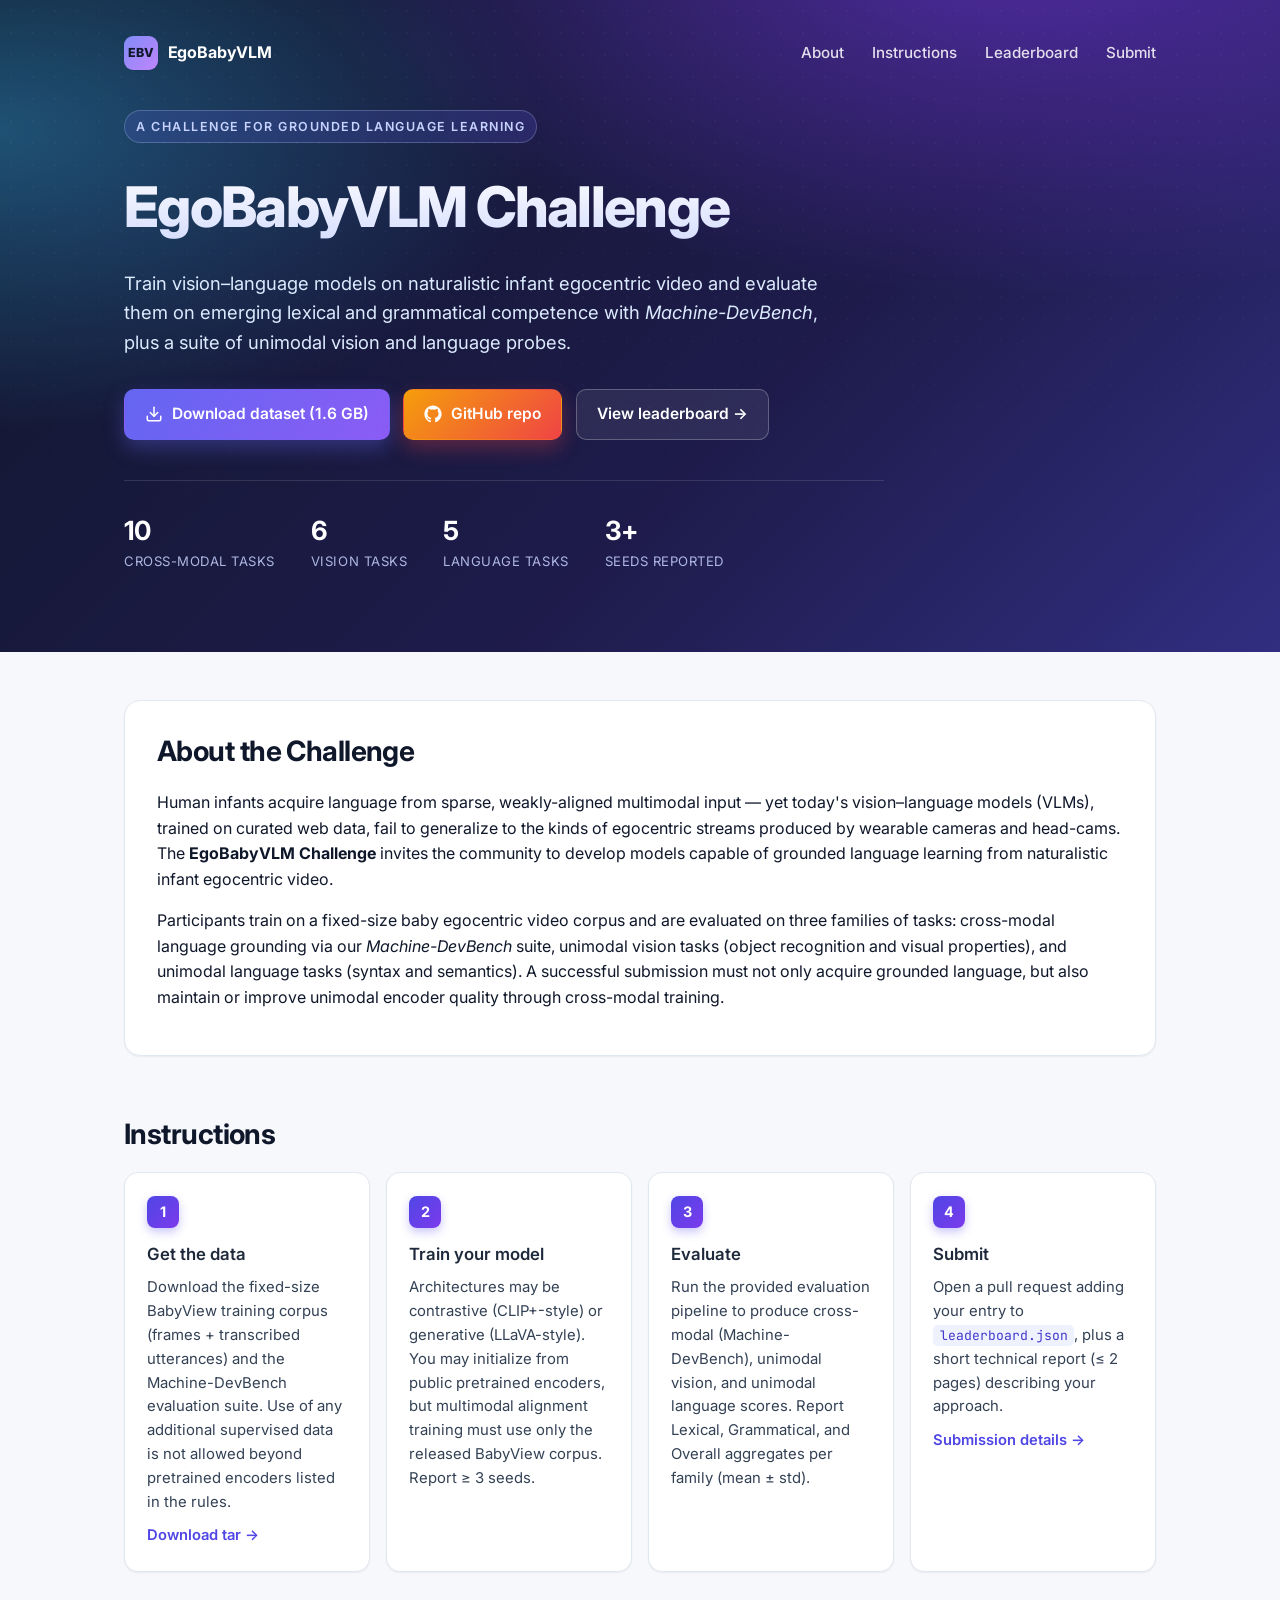
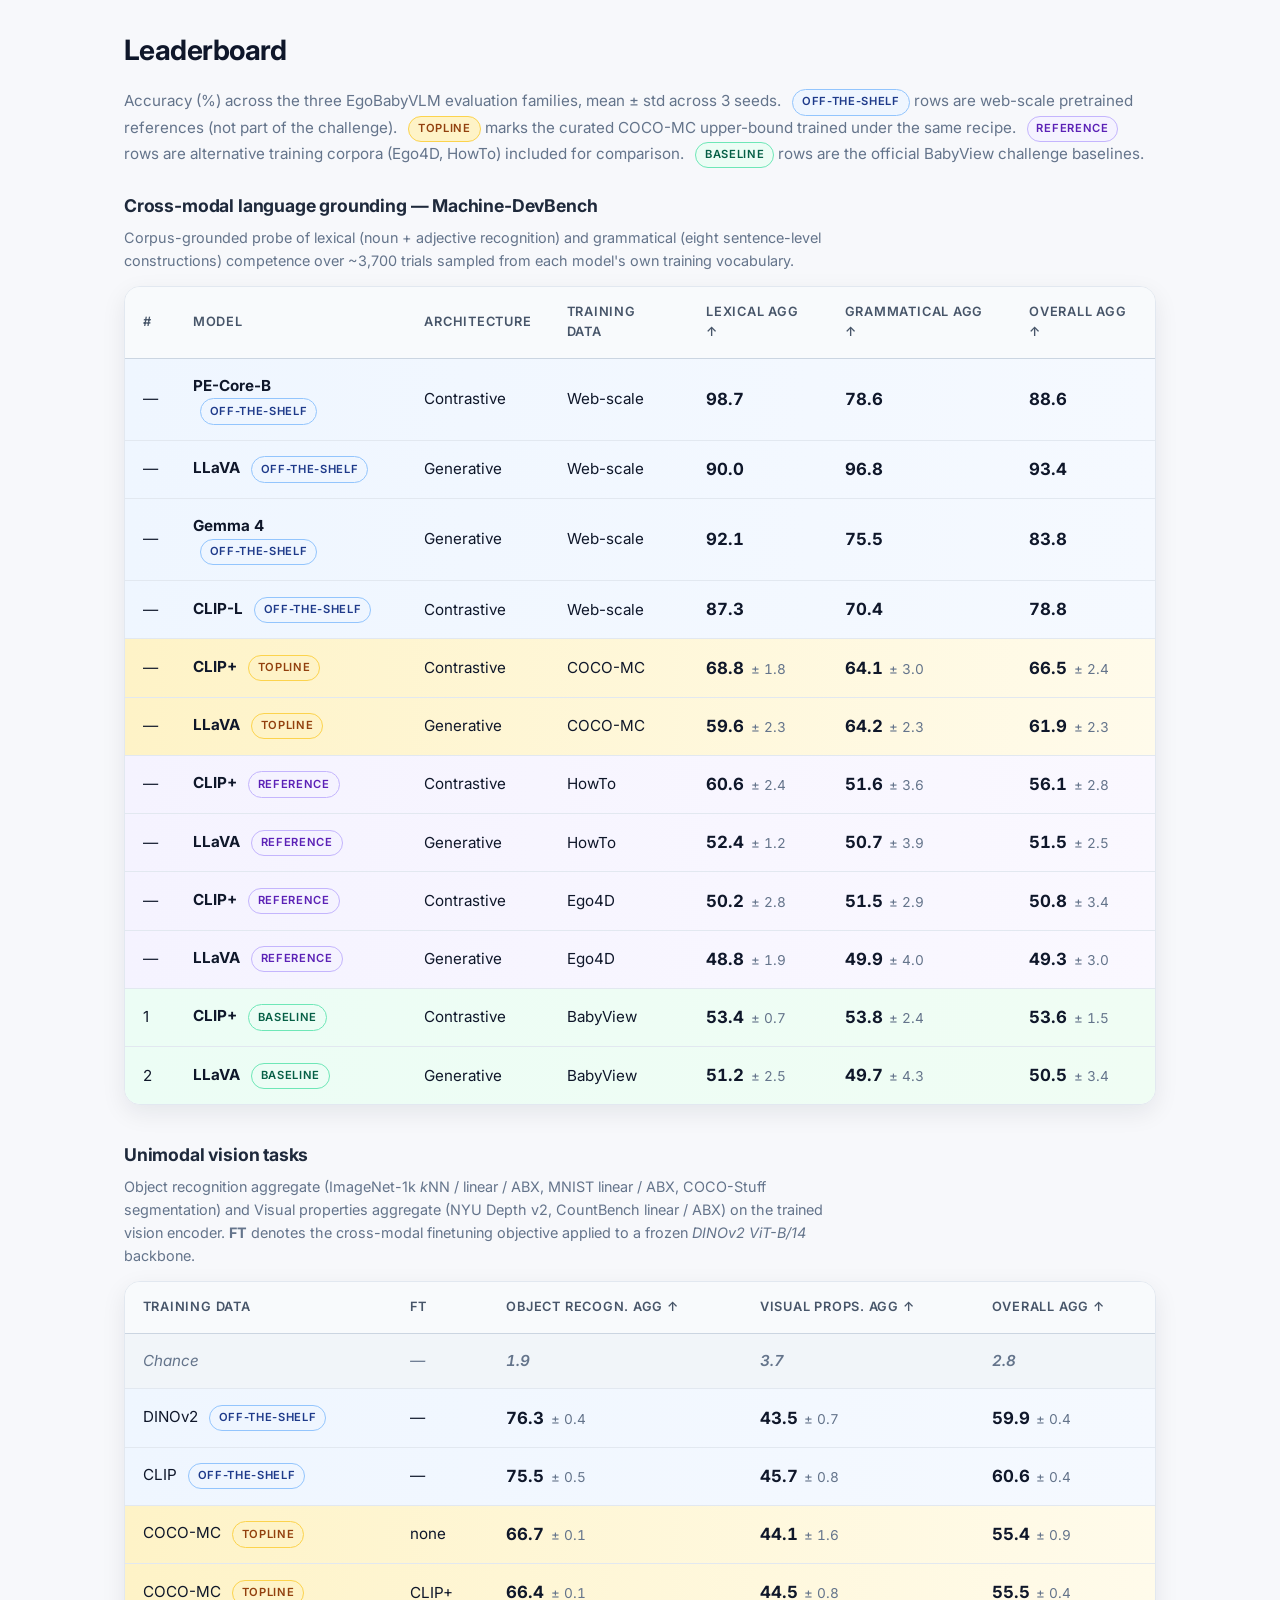
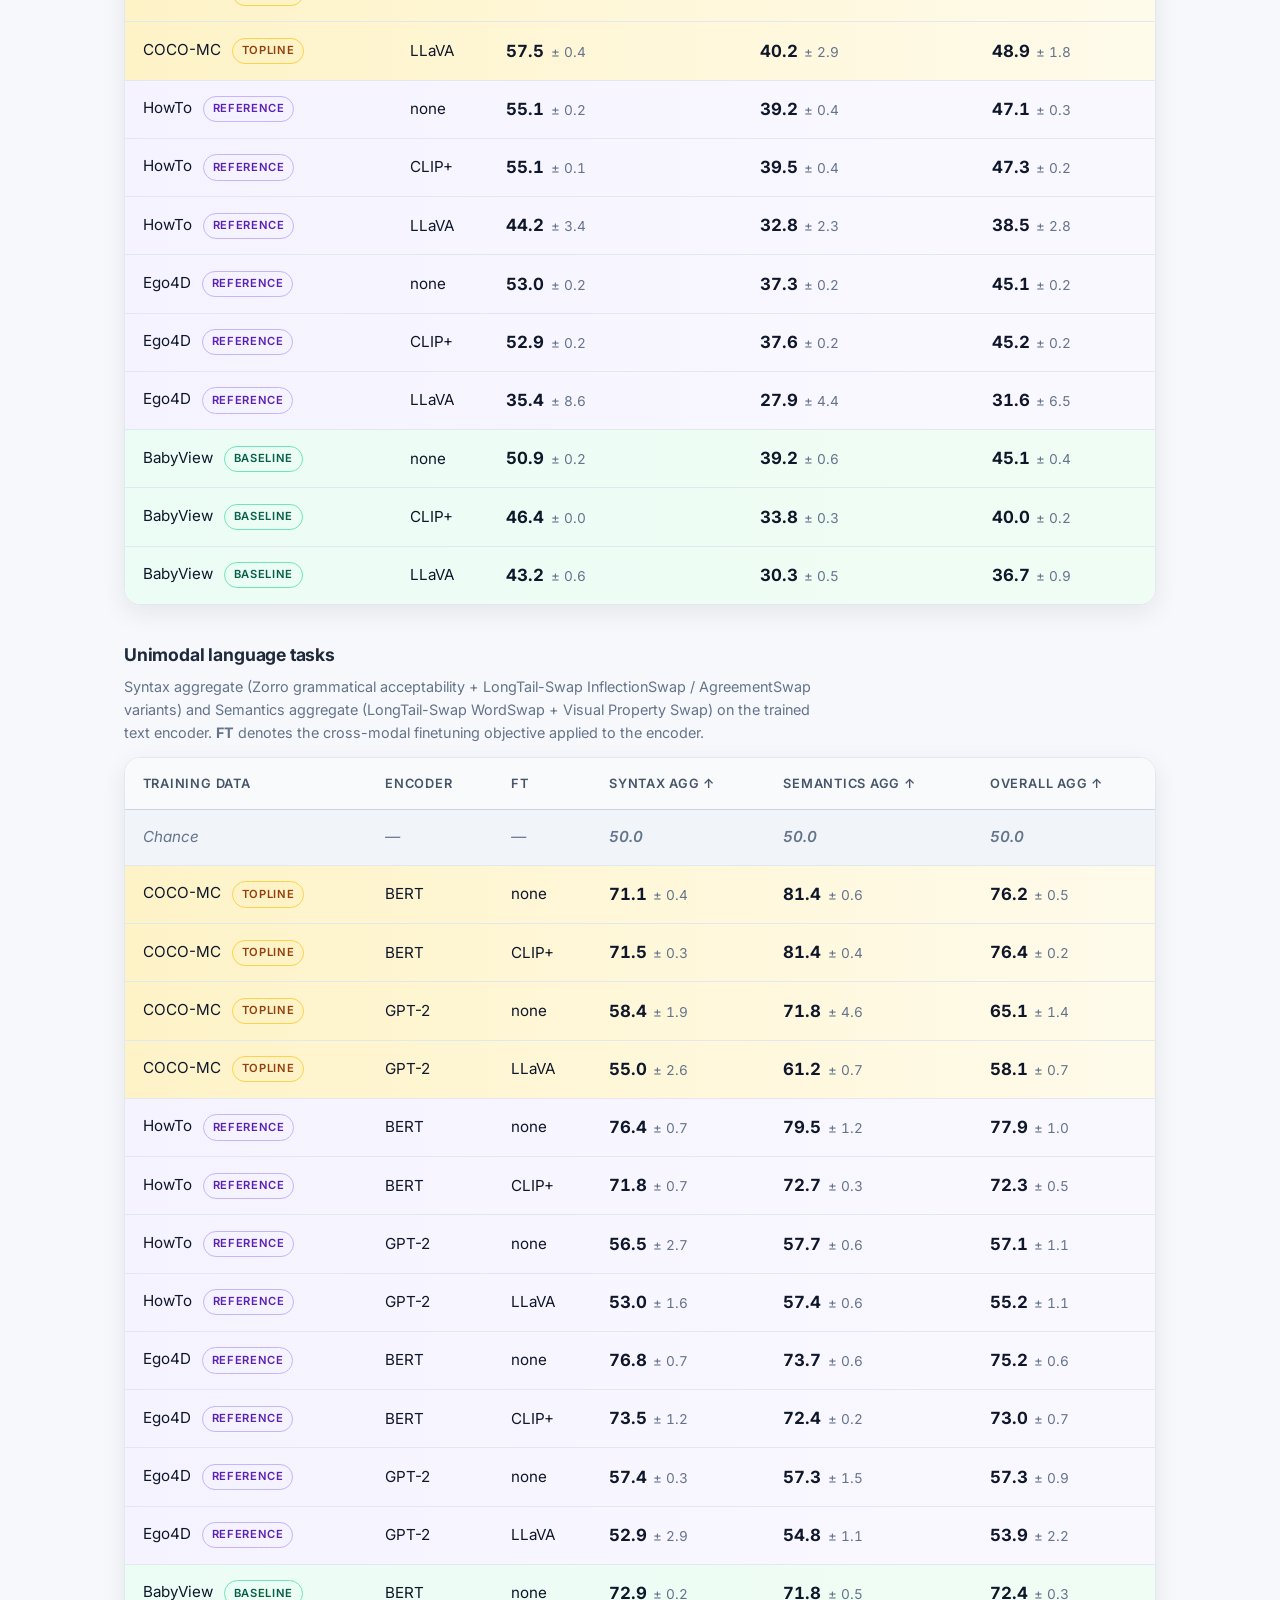
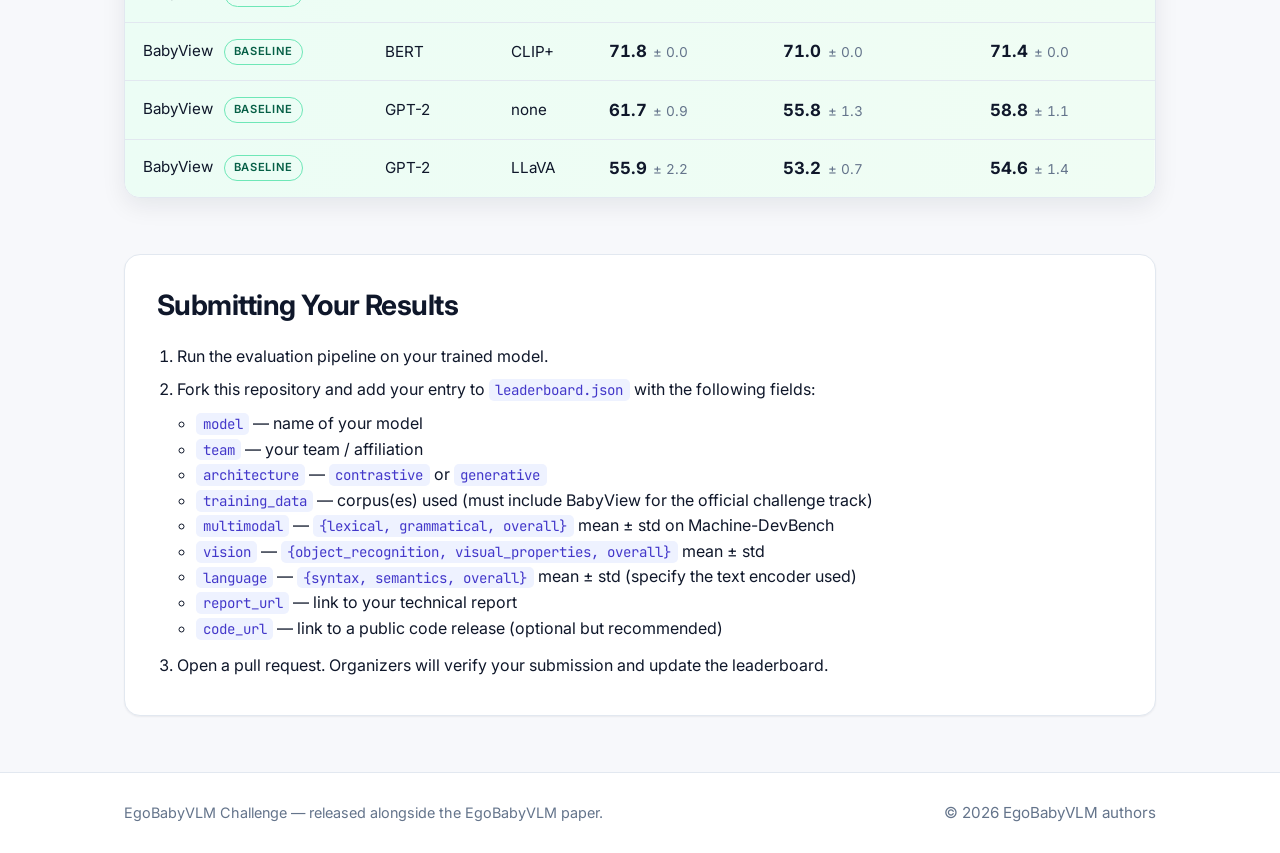
==== index.html @ c9aa9dd3 "Initial commit" ====
<!DOCTYPE html>
<html lang="en">
<head>
  <meta charset="UTF-8" />
  <meta name="viewport" content="width=device-width, initial-scale=1.0" />
  <title>EgoBabyVLM Challenge</title>
  <link rel="preconnect" href="https://fonts.googleapis.com" />
  <link rel="preconnect" href="https://fonts.gstatic.com" crossorigin />
  <link href="https://fonts.googleapis.com/css2?family=Inter:wght@400;500;600;700;800&family=JetBrains+Mono:wght@400;500&display=swap" rel="stylesheet" />
  <link rel="stylesheet" href="style.css" />
</head>
<body>
  <header class="hero">
    <div class="hero-bg" aria-hidden="true"></div>
    <div class="container hero-inner">
      <nav class="topnav">
        <span class="brand">
          <span class="brand-mark">EBV</span>
          <span class="brand-name">EgoBabyVLM</span>
        </span>
        <div class="topnav-links">
          <a href="#about">About</a>
          <a href="#instructions">Instructions</a>
          <a href="#leaderboard">Leaderboard</a>
          <a href="#submit">Submit</a>
        </div>
      </nav>

      <div class="hero-content">
        <span class="eyebrow">A challenge for grounded language learning</span>
        <h1>EgoBabyVLM Challenge</h1>
        <p class="tagline">
          Train vision–language models on naturalistic infant egocentric video
          and evaluate them on emerging lexical and grammatical competence with
          <em>Machine-DevBench</em>, plus a suite of unimodal vision and
          language probes.
        </p>
        <div class="cta">
          <a class="btn btn-primary" href="https://github.com/egobabyvlm/EgoBabyVLM.github.io/releases/download/v1.0-data/MachineDevBench.tar">
            <svg viewBox="0 0 24 24" fill="none" stroke="currentColor" stroke-width="2" stroke-linecap="round" stroke-linejoin="round" aria-hidden="true"><path d="M21 15v4a2 2 0 0 1-2 2H5a2 2 0 0 1-2-2v-4"/><polyline points="7 10 12 15 17 10"/><line x1="12" y1="15" x2="12" y2="3"/></svg>
            Download dataset (1.6 GB)
          </a>
          <a class="btn btn-github" href="#">
            <svg viewBox="0 0 24 24" fill="currentColor" aria-hidden="true"><path d="M12 .5C5.73.5.5 5.73.5 12c0 5.08 3.29 9.39 7.86 10.91.58.11.79-.25.79-.56 0-.28-.01-1.02-.02-2-3.2.7-3.88-1.54-3.88-1.54-.52-1.33-1.28-1.69-1.28-1.69-1.05-.72.08-.7.08-.7 1.16.08 1.77 1.19 1.77 1.19 1.03 1.77 2.7 1.26 3.36.96.1-.75.4-1.26.73-1.55-2.55-.29-5.24-1.28-5.24-5.69 0-1.26.45-2.29 1.18-3.1-.12-.29-.51-1.46.11-3.05 0 0 .97-.31 3.18 1.18a11.04 11.04 0 0 1 5.79 0c2.21-1.49 3.18-1.18 3.18-1.18.62 1.59.23 2.76.11 3.05.74.81 1.18 1.84 1.18 3.1 0 4.42-2.69 5.4-5.25 5.68.41.36.78 1.07.78 2.16 0 1.56-.01 2.82-.01 3.2 0 .31.21.68.8.56C20.21 21.39 23.5 17.08 23.5 12 23.5 5.73 18.27.5 12 .5z"/></svg>
            GitHub repo
          </a>
          <a class="btn btn-secondary" href="#leaderboard">View leaderboard →</a>
        </div>

        <div class="hero-stats">
          <div class="stat"><span class="stat-value">10</span><span class="stat-label">Cross-modal tasks</span></div>
          <div class="stat"><span class="stat-value">6</span><span class="stat-label">Vision tasks</span></div>
          <div class="stat"><span class="stat-value">5</span><span class="stat-label">Language tasks</span></div>
          <div class="stat"><span class="stat-value">3+</span><span class="stat-label">Seeds reported</span></div>
        </div>
      </div>
    </div>
  </header>

  <main class="container">

    <section id="about" class="card">
      <h2>About the Challenge</h2>
      <p>
        Human infants acquire language from sparse, weakly-aligned multimodal
        input — yet today's vision–language models (VLMs), trained on curated
        web data, fail to generalize to the kinds of egocentric streams
        produced by wearable cameras and head-cams. The
        <strong>EgoBabyVLM Challenge</strong> invites the community to develop
        models capable of grounded language learning from naturalistic infant
        egocentric video.
      </p>
      <p>
        Participants train on a fixed-size baby egocentric video corpus and
        are evaluated on three families of tasks: cross-modal language
        grounding via our <em>Machine-DevBench</em> suite, unimodal vision
        tasks (object recognition and visual properties), and unimodal
        language tasks (syntax and semantics). A successful submission must
        not only acquire grounded language, but also maintain or improve
        unimodal encoder quality through cross-modal training.
      </p>
    </section>

    <section id="instructions">
      <h2>Instructions</h2>
      <div class="steps">
        <div class="step">
          <div class="step-num">1</div>
          <h3>Get the data</h3>
          <p>
            Download the fixed-size BabyView training corpus (frames + transcribed
            utterances) and the Machine-DevBench evaluation suite. Use of any
            additional supervised data is not allowed beyond pretrained encoders
            listed in the rules.
          </p>
          <a class="link-arrow" href="https://github.com/egobabyvlm/EgoBabyVLM.github.io/releases/download/v1.0-data/MachineDevBench.tar">Download tar →</a>
        </div>
        <div class="step">
          <div class="step-num">2</div>
          <h3>Train your model</h3>
          <p>
            Architectures may be contrastive (CLIP+-style) or generative
            (LLaVA-style). You may initialize from public pretrained encoders, but
            multimodal alignment training must use only the released BabyView
            corpus. Report ≥ 3 seeds.
          </p>
        </div>
        <div class="step">
          <div class="step-num">3</div>
          <h3>Evaluate</h3>
          <p>
            Run the provided evaluation pipeline to produce cross-modal
            (Machine-DevBench), unimodal vision, and unimodal language scores.
            Report Lexical, Grammatical, and Overall aggregates per family
            (mean ± std).
          </p>
        </div>
        <div class="step">
          <div class="step-num">4</div>
          <h3>Submit</h3>
          <p>
            Open a pull request adding your entry to
            <code>leaderboard.json</code>, plus a short technical report (≤ 2
            pages) describing your approach.
          </p>
          <a class="link-arrow" href="#submit">Submission details →</a>
        </div>
      </div>
    </section>

    <section id="leaderboard">
      <div class="section-head">
        <h2>Leaderboard</h2>
        <p class="muted">
          Accuracy (%) across the three EgoBabyVLM evaluation families, mean ± std across 3 seeds.
          <span class="pill pill-offshelf">off-the-shelf</span> rows are web-scale pretrained
          references (not part of the challenge). <span class="pill pill-topline">topline</span>
          marks the curated COCO-MC upper-bound trained under the same recipe.
          <span class="pill pill-reference">reference</span> rows are alternative training corpora
          (Ego4D, HowTo) included for comparison. <span class="pill pill-baseline">baseline</span>
          rows are the official BabyView challenge baselines.
        </p>
      </div>

      <h3 class="table-title">Cross-modal language grounding — Machine-DevBench</h3>
      <p class="muted table-subtitle">
        Corpus-grounded probe of lexical (noun + adjective recognition) and
        grammatical (eight sentence-level constructions) competence over
        ~3,700 trials sampled from each model's own training vocabulary.
      </p>
      <div class="table-wrap">
        <table class="leaderboard">
          <thead>
            <tr>
              <th>#</th>
              <th>Model</th>
              <th>Architecture</th>
              <th>Training Data</th>
              <th>Lexical Agg ↑</th>
              <th>Grammatical Agg ↑</th>
              <th>Overall Agg ↑</th>
            </tr>
          </thead>
          <tbody>
            <tr class="offshelf">
              <td>—</td>
              <td><strong>PE-Core-B</strong> <span class="pill pill-offshelf">off-the-shelf</span></td>
              <td>Contrastive</td>
              <td>Web-scale</td>
              <td><span class="score">98.7</span></td>
              <td><span class="score">78.6</span></td>
              <td><span class="score">88.6</span></td>
            </tr>
            <tr class="offshelf">
              <td>—</td>
              <td><strong>LLaVA</strong> <span class="pill pill-offshelf">off-the-shelf</span></td>
              <td>Generative</td>
              <td>Web-scale</td>
              <td><span class="score">90.0</span></td>
              <td><span class="score">96.8</span></td>
              <td><span class="score">93.4</span></td>
            </tr>
            <tr class="offshelf">
              <td>—</td>
              <td><strong>Gemma 4</strong> <span class="pill pill-offshelf">off-the-shelf</span></td>
              <td>Generative</td>
              <td>Web-scale</td>
              <td><span class="score">92.1</span></td>
              <td><span class="score">75.5</span></td>
              <td><span class="score">83.8</span></td>
            </tr>
            <tr class="offshelf">
              <td>—</td>
              <td><strong>CLIP-L</strong> <span class="pill pill-offshelf">off-the-shelf</span></td>
              <td>Contrastive</td>
              <td>Web-scale</td>
              <td><span class="score">87.3</span></td>
              <td><span class="score">70.4</span></td>
              <td><span class="score">78.8</span></td>
            </tr>
            <tr class="topline">
              <td>—</td>
              <td><strong>CLIP+</strong> <span class="pill pill-topline">topline</span></td>
              <td>Contrastive</td>
              <td>COCO-MC</td>
              <td><span class="score">68.8</span> <span class="std">± 1.8</span></td>
              <td><span class="score">64.1</span> <span class="std">± 3.0</span></td>
              <td><span class="score">66.5</span> <span class="std">± 2.4</span></td>
            </tr>
            <tr class="topline">
              <td>—</td>
              <td><strong>LLaVA</strong> <span class="pill pill-topline">topline</span></td>
              <td>Generative</td>
              <td>COCO-MC</td>
              <td><span class="score">59.6</span> <span class="std">± 2.3</span></td>
              <td><span class="score">64.2</span> <span class="std">± 2.3</span></td>
              <td><span class="score">61.9</span> <span class="std">± 2.3</span></td>
            </tr>
            <tr class="reference">
              <td>—</td>
              <td><strong>CLIP+</strong> <span class="pill pill-reference">reference</span></td>
              <td>Contrastive</td>
              <td>HowTo</td>
              <td><span class="score">60.6</span> <span class="std">± 2.4</span></td>
              <td><span class="score">51.6</span> <span class="std">± 3.6</span></td>
              <td><span class="score">56.1</span> <span class="std">± 2.8</span></td>
            </tr>
            <tr class="reference">
              <td>—</td>
              <td><strong>LLaVA</strong> <span class="pill pill-reference">reference</span></td>
              <td>Generative</td>
              <td>HowTo</td>
              <td><span class="score">52.4</span> <span class="std">± 1.2</span></td>
              <td><span class="score">50.7</span> <span class="std">± 3.9</span></td>
              <td><span class="score">51.5</span> <span class="std">± 2.5</span></td>
            </tr>
            <tr class="reference">
              <td>—</td>
              <td><strong>CLIP+</strong> <span class="pill pill-reference">reference</span></td>
              <td>Contrastive</td>
              <td>Ego4D</td>
              <td><span class="score">50.2</span> <span class="std">± 2.8</span></td>
              <td><span class="score">51.5</span> <span class="std">± 2.9</span></td>
              <td><span class="score">50.8</span> <span class="std">± 3.4</span></td>
            </tr>
            <tr class="reference">
              <td>—</td>
              <td><strong>LLaVA</strong> <span class="pill pill-reference">reference</span></td>
              <td>Generative</td>
              <td>Ego4D</td>
              <td><span class="score">48.8</span> <span class="std">± 1.9</span></td>
              <td><span class="score">49.9</span> <span class="std">± 4.0</span></td>
              <td><span class="score">49.3</span> <span class="std">± 3.0</span></td>
            </tr>
            <tr class="baseline">
              <td>1</td>
              <td><strong>CLIP+</strong> <span class="pill pill-baseline">baseline</span></td>
              <td>Contrastive</td>
              <td>BabyView</td>
              <td><span class="score">53.4</span> <span class="std">± 0.7</span></td>
              <td><span class="score">53.8</span> <span class="std">± 2.4</span></td>
              <td><span class="score">53.6</span> <span class="std">± 1.5</span></td>
            </tr>
            <tr class="baseline">
              <td>2</td>
              <td><strong>LLaVA</strong> <span class="pill pill-baseline">baseline</span></td>
              <td>Generative</td>
              <td>BabyView</td>
              <td><span class="score">51.2</span> <span class="std">± 2.5</span></td>
              <td><span class="score">49.7</span> <span class="std">± 4.3</span></td>
              <td><span class="score">50.5</span> <span class="std">± 3.4</span></td>
            </tr>
          </tbody>
        </table>
      </div>

      <h3 class="table-title">Unimodal vision tasks</h3>
      <p class="muted table-subtitle">
        Object recognition aggregate (ImageNet-1k <em>k</em>NN / linear / ABX,
        MNIST linear / ABX, COCO-Stuff segmentation) and Visual properties
        aggregate (NYU Depth v2, CountBench linear / ABX) on the trained vision
        encoder. <strong>FT</strong> denotes the cross-modal finetuning
        objective applied to a frozen <em>DINOv2 ViT-B/14</em> backbone.
      </p>
      <div class="table-wrap">
        <table class="leaderboard">
          <thead>
            <tr>
              <th>Training Data</th>
              <th>FT</th>
              <th>Object recogn. Agg ↑</th>
              <th>Visual props. Agg ↑</th>
              <th>Overall Agg ↑</th>
            </tr>
          </thead>
          <tbody>
            <tr class="chance">
              <td>Chance</td>
              <td>—</td>
              <td><span class="score">1.9</span></td>
              <td><span class="score">3.7</span></td>
              <td><span class="score">2.8</span></td>
            </tr>
            <tr class="offshelf">
              <td>DINOv2 <span class="pill pill-offshelf">off-the-shelf</span></td>
              <td>—</td>
              <td><span class="score">76.3</span> <span class="std">± 0.4</span></td>
              <td><span class="score">43.5</span> <span class="std">± 0.7</span></td>
              <td><span class="score">59.9</span> <span class="std">± 0.4</span></td>
            </tr>
            <tr class="offshelf">
              <td>CLIP <span class="pill pill-offshelf">off-the-shelf</span></td>
              <td>—</td>
              <td><span class="score">75.5</span> <span class="std">± 0.5</span></td>
              <td><span class="score">45.7</span> <span class="std">± 0.8</span></td>
              <td><span class="score">60.6</span> <span class="std">± 0.4</span></td>
            </tr>
            <tr class="topline">
              <td>COCO-MC <span class="pill pill-topline">topline</span></td>
              <td>none</td>
              <td><span class="score">66.7</span> <span class="std">± 0.1</span></td>
              <td><span class="score">44.1</span> <span class="std">± 1.6</span></td>
              <td><span class="score">55.4</span> <span class="std">± 0.9</span></td>
            </tr>
            <tr class="topline">
              <td>COCO-MC <span class="pill pill-topline">topline</span></td>
              <td>CLIP+</td>
              <td><span class="score">66.4</span> <span class="std">± 0.1</span></td>
              <td><span class="score">44.5</span> <span class="std">± 0.8</span></td>
              <td><span class="score">55.5</span> <span class="std">± 0.4</span></td>
            </tr>
            <tr class="topline">
              <td>COCO-MC <span class="pill pill-topline">topline</span></td>
              <td>LLaVA</td>
              <td><span class="score">57.5</span> <span class="std">± 0.4</span></td>
              <td><span class="score">40.2</span> <span class="std">± 2.9</span></td>
              <td><span class="score">48.9</span> <span class="std">± 1.8</span></td>
            </tr>
            <tr class="reference">
              <td>HowTo <span class="pill pill-reference">reference</span></td>
              <td>none</td>
              <td><span class="score">55.1</span> <span class="std">± 0.2</span></td>
              <td><span class="score">39.2</span> <span class="std">± 0.4</span></td>
              <td><span class="score">47.1</span> <span class="std">± 0.3</span></td>
            </tr>
            <tr class="reference">
              <td>HowTo <span class="pill pill-reference">reference</span></td>
              <td>CLIP+</td>
              <td><span class="score">55.1</span> <span class="std">± 0.1</span></td>
              <td><span class="score">39.5</span> <span class="std">± 0.4</span></td>
              <td><span class="score">47.3</span> <span class="std">± 0.2</span></td>
            </tr>
            <tr class="reference">
              <td>HowTo <span class="pill pill-reference">reference</span></td>
              <td>LLaVA</td>
              <td><span class="score">44.2</span> <span class="std">± 3.4</span></td>
              <td><span class="score">32.8</span> <span class="std">± 2.3</span></td>
              <td><span class="score">38.5</span> <span class="std">± 2.8</span></td>
            </tr>
            <tr class="reference">
              <td>Ego4D <span class="pill pill-reference">reference</span></td>
              <td>none</td>
              <td><span class="score">53.0</span> <span class="std">± 0.2</span></td>
              <td><span class="score">37.3</span> <span class="std">± 0.2</span></td>
              <td><span class="score">45.1</span> <span class="std">± 0.2</span></td>
            </tr>
            <tr class="reference">
              <td>Ego4D <span class="pill pill-reference">reference</span></td>
              <td>CLIP+</td>
              <td><span class="score">52.9</span> <span class="std">± 0.2</span></td>
              <td><span class="score">37.6</span> <span class="std">± 0.2</span></td>
              <td><span class="score">45.2</span> <span class="std">± 0.2</span></td>
            </tr>
            <tr class="reference">
              <td>Ego4D <span class="pill pill-reference">reference</span></td>
              <td>LLaVA</td>
              <td><span class="score">35.4</span> <span class="std">± 8.6</span></td>
              <td><span class="score">27.9</span> <span class="std">± 4.4</span></td>
              <td><span class="score">31.6</span> <span class="std">± 6.5</span></td>
            </tr>
            <tr class="baseline">
              <td>BabyView <span class="pill pill-baseline">baseline</span></td>
              <td>none</td>
              <td><span class="score">50.9</span> <span class="std">± 0.2</span></td>
              <td><span class="score">39.2</span> <span class="std">± 0.6</span></td>
              <td><span class="score">45.1</span> <span class="std">± 0.4</span></td>
            </tr>
            <tr class="baseline">
              <td>BabyView <span class="pill pill-baseline">baseline</span></td>
              <td>CLIP+</td>
              <td><span class="score">46.4</span> <span class="std">± 0.0</span></td>
              <td><span class="score">33.8</span> <span class="std">± 0.3</span></td>
              <td><span class="score">40.0</span> <span class="std">± 0.2</span></td>
            </tr>
            <tr class="baseline">
              <td>BabyView <span class="pill pill-baseline">baseline</span></td>
              <td>LLaVA</td>
              <td><span class="score">43.2</span> <span class="std">± 0.6</span></td>
              <td><span class="score">30.3</span> <span class="std">± 0.5</span></td>
              <td><span class="score">36.7</span> <span class="std">± 0.9</span></td>
            </tr>
          </tbody>
        </table>
      </div>

      <h3 class="table-title">Unimodal language tasks</h3>
      <p class="muted table-subtitle">
        Syntax aggregate (Zorro grammatical acceptability + LongTail-Swap
        InflectionSwap / AgreementSwap variants) and Semantics aggregate
        (LongTail-Swap WordSwap + Visual Property Swap) on the trained text
        encoder. <strong>FT</strong> denotes the cross-modal finetuning
        objective applied to the encoder.
      </p>
      <div class="table-wrap">
        <table class="leaderboard">
          <thead>
            <tr>
              <th>Training Data</th>
              <th>Encoder</th>
              <th>FT</th>
              <th>Syntax Agg ↑</th>
              <th>Semantics Agg ↑</th>
              <th>Overall Agg ↑</th>
            </tr>
          </thead>
          <tbody>
            <tr class="chance">
              <td>Chance</td>
              <td>—</td>
              <td>—</td>
              <td><span class="score">50.0</span></td>
              <td><span class="score">50.0</span></td>
              <td><span class="score">50.0</span></td>
            </tr>
            <tr class="topline">
              <td>COCO-MC <span class="pill pill-topline">topline</span></td>
              <td>BERT</td>
              <td>none</td>
              <td><span class="score">71.1</span> <span class="std">± 0.4</span></td>
              <td><span class="score">81.4</span> <span class="std">± 0.6</span></td>
              <td><span class="score">76.2</span> <span class="std">± 0.5</span></td>
            </tr>
            <tr class="topline">
              <td>COCO-MC <span class="pill pill-topline">topline</span></td>
              <td>BERT</td>
              <td>CLIP+</td>
              <td><span class="score">71.5</span> <span class="std">± 0.3</span></td>
              <td><span class="score">81.4</span> <span class="std">± 0.4</span></td>
              <td><span class="score">76.4</span> <span class="std">± 0.2</span></td>
            </tr>
            <tr class="topline">
              <td>COCO-MC <span class="pill pill-topline">topline</span></td>
              <td>GPT-2</td>
              <td>none</td>
              <td><span class="score">58.4</span> <span class="std">± 1.9</span></td>
              <td><span class="score">71.8</span> <span class="std">± 4.6</span></td>
              <td><span class="score">65.1</span> <span class="std">± 1.4</span></td>
            </tr>
            <tr class="topline">
              <td>COCO-MC <span class="pill pill-topline">topline</span></td>
              <td>GPT-2</td>
              <td>LLaVA</td>
              <td><span class="score">55.0</span> <span class="std">± 2.6</span></td>
              <td><span class="score">61.2</span> <span class="std">± 0.7</span></td>
              <td><span class="score">58.1</span> <span class="std">± 0.7</span></td>
            </tr>
            <tr class="reference">
              <td>HowTo <span class="pill pill-reference">reference</span></td>
              <td>BERT</td>
              <td>none</td>
              <td><span class="score">76.4</span> <span class="std">± 0.7</span></td>
              <td><span class="score">79.5</span> <span class="std">± 1.2</span></td>
              <td><span class="score">77.9</span> <span class="std">± 1.0</span></td>
            </tr>
            <tr class="reference">
              <td>HowTo <span class="pill pill-reference">reference</span></td>
              <td>BERT</td>
              <td>CLIP+</td>
              <td><span class="score">71.8</span> <span class="std">± 0.7</span></td>
              <td><span class="score">72.7</span> <span class="std">± 0.3</span></td>
              <td><span class="score">72.3</span> <span class="std">± 0.5</span></td>
            </tr>
            <tr class="reference">
              <td>HowTo <span class="pill pill-reference">reference</span></td>
              <td>GPT-2</td>
              <td>none</td>
              <td><span class="score">56.5</span> <span class="std">± 2.7</span></td>
              <td><span class="score">57.7</span> <span class="std">± 0.6</span></td>
              <td><span class="score">57.1</span> <span class="std">± 1.1</span></td>
            </tr>
            <tr class="reference">
              <td>HowTo <span class="pill pill-reference">reference</span></td>
              <td>GPT-2</td>
              <td>LLaVA</td>
              <td><span class="score">53.0</span> <span class="std">± 1.6</span></td>
              <td><span class="score">57.4</span> <span class="std">± 0.6</span></td>
              <td><span class="score">55.2</span> <span class="std">± 1.1</span></td>
            </tr>
            <tr class="reference">
              <td>Ego4D <span class="pill pill-reference">reference</span></td>
              <td>BERT</td>
              <td>none</td>
              <td><span class="score">76.8</span> <span class="std">± 0.7</span></td>
              <td><span class="score">73.7</span> <span class="std">± 0.6</span></td>
              <td><span class="score">75.2</span> <span class="std">± 0.6</span></td>
            </tr>
            <tr class="reference">
              <td>Ego4D <span class="pill pill-reference">reference</span></td>
              <td>BERT</td>
              <td>CLIP+</td>
              <td><span class="score">73.5</span> <span class="std">± 1.2</span></td>
              <td><span class="score">72.4</span> <span class="std">± 0.2</span></td>
              <td><span class="score">73.0</span> <span class="std">± 0.7</span></td>
            </tr>
            <tr class="reference">
              <td>Ego4D <span class="pill pill-reference">reference</span></td>
              <td>GPT-2</td>
              <td>none</td>
              <td><span class="score">57.4</span> <span class="std">± 0.3</span></td>
              <td><span class="score">57.3</span> <span class="std">± 1.5</span></td>
              <td><span class="score">57.3</span> <span class="std">± 0.9</span></td>
            </tr>
            <tr class="reference">
              <td>Ego4D <span class="pill pill-reference">reference</span></td>
              <td>GPT-2</td>
              <td>LLaVA</td>
              <td><span class="score">52.9</span> <span class="std">± 2.9</span></td>
              <td><span class="score">54.8</span> <span class="std">± 1.1</span></td>
              <td><span class="score">53.9</span> <span class="std">± 2.2</span></td>
            </tr>
            <tr class="baseline">
              <td>BabyView <span class="pill pill-baseline">baseline</span></td>
              <td>BERT</td>
              <td>none</td>
              <td><span class="score">72.9</span> <span class="std">± 0.2</span></td>
              <td><span class="score">71.8</span> <span class="std">± 0.5</span></td>
              <td><span class="score">72.4</span> <span class="std">± 0.3</span></td>
            </tr>
            <tr class="baseline">
              <td>BabyView <span class="pill pill-baseline">baseline</span></td>
              <td>BERT</td>
              <td>CLIP+</td>
              <td><span class="score">71.8</span> <span class="std">± 0.0</span></td>
              <td><span class="score">71.0</span> <span class="std">± 0.0</span></td>
              <td><span class="score">71.4</span> <span class="std">± 0.0</span></td>
            </tr>
            <tr class="baseline">
              <td>BabyView <span class="pill pill-baseline">baseline</span></td>
              <td>GPT-2</td>
              <td>none</td>
              <td><span class="score">61.7</span> <span class="std">± 0.9</span></td>
              <td><span class="score">55.8</span> <span class="std">± 1.3</span></td>
              <td><span class="score">58.8</span> <span class="std">± 1.1</span></td>
            </tr>
            <tr class="baseline">
              <td>BabyView <span class="pill pill-baseline">baseline</span></td>
              <td>GPT-2</td>
              <td>LLaVA</td>
              <td><span class="score">55.9</span> <span class="std">± 2.2</span></td>
              <td><span class="score">53.2</span> <span class="std">± 0.7</span></td>
              <td><span class="score">54.6</span> <span class="std">± 1.4</span></td>
            </tr>
          </tbody>
        </table>
      </div>
    </section>

    <section id="submit" class="card">
      <h2>Submitting Your Results</h2>
      <ol>
        <li>Run the evaluation pipeline on your trained model.</li>
        <li>Fork this repository and add your entry to <code>leaderboard.json</code> with the following fields:
          <ul>
            <li><code>model</code> — name of your model</li>
            <li><code>team</code> — your team / affiliation</li>
            <li><code>architecture</code> — <code>contrastive</code> or <code>generative</code></li>
            <li><code>training_data</code> — corpus(es) used (must include BabyView for the official challenge track)</li>
            <li><code>multimodal</code> — <code>{lexical, grammatical, overall}</code> mean ± std on Machine-DevBench</li>
            <li><code>vision</code> — <code>{object_recognition, visual_properties, overall}</code> mean ± std</li>
            <li><code>language</code> — <code>{syntax, semantics, overall}</code> mean ± std (specify the text encoder used)</li>
            <li><code>report_url</code> — link to your technical report</li>
            <li><code>code_url</code> — link to a public code release (optional but recommended)</li>
          </ul>
        </li>
        <li>Open a pull request. Organizers will verify your submission and update the leaderboard.</li>
      </ol>
    </section>
  </main>

  <footer>
    <div class="container footer-inner">
      <p>EgoBabyVLM Challenge — released alongside the EgoBabyVLM paper.</p>
      <p class="muted">© 2026 EgoBabyVLM authors</p>
    </div>
  </footer>
</body>
</html>
---- style.css ----
:root {
  --bg: #f7f8fb;
  --surface: #ffffff;
  --fg: #0f172a;
  --muted: #64748b;
  --border: #e2e8f0;
  --border-strong: #cbd5e1;
  --accent: #4f46e5;
  --accent-2: #7c3aed;
  --accent-soft: #eef2ff;
  --topline-bg: #fef3c7;
  --topline-border: #fcd34d;
  --topline-text: #92400e;
  --baseline-bg: #ecfdf5;
  --baseline-border: #6ee7b7;
  --baseline-text: #065f46;
  --offshelf-bg: #eff6ff;
  --offshelf-border: #93c5fd;
  --offshelf-text: #1e3a8a;
  --reference-bg: #f5f3ff;
  --reference-border: #c4b5fd;
  --reference-text: #5b21b6;
  --chance-bg: #f1f5f9;
  --shadow-sm: 0 1px 2px rgba(15, 23, 42, 0.06);
  --shadow-md: 0 8px 24px rgba(15, 23, 42, 0.08);
  --shadow-lg: 0 24px 48px -12px rgba(15, 23, 42, 0.18);
}

* { box-sizing: border-box; }

html { scroll-behavior: smooth; }

body {
  margin: 0;
  font-family: "Inter", -apple-system, BlinkMacSystemFont, "Segoe UI", Roboto,
    Helvetica, Arial, sans-serif;
  color: var(--fg);
  background: var(--bg);
  line-height: 1.6;
  -webkit-font-smoothing: antialiased;
  -moz-osx-font-smoothing: grayscale;
}

.container {
  max-width: 1080px;
  margin: 0 auto;
  padding: 0 1.5rem;
}

/* ---------- Hero ---------- */
.hero {
  position: relative;
  color: #fff;
  padding: 2rem 0 5rem;
  margin-bottom: 3rem;
  overflow: hidden;
  isolation: isolate;
}

.hero-bg {
  position: absolute;
  inset: 0;
  background:
    radial-gradient(1200px 600px at 80% -10%, rgba(124, 58, 237, 0.55), transparent 60%),
    radial-gradient(900px 500px at 0% 20%, rgba(56, 189, 248, 0.35), transparent 60%),
    linear-gradient(135deg, #0f172a 0%, #1e1b4b 60%, #312e81 100%);
  z-index: -1;
}

.hero-bg::after {
  content: "";
  position: absolute;
  inset: 0;
  background-image:
    radial-gradient(rgba(255, 255, 255, 0.08) 1px, transparent 1px);
  background-size: 22px 22px;
  opacity: 0.4;
  mask-image: linear-gradient(to bottom, black 30%, transparent 100%);
}

.topnav {
  display: flex;
  justify-content: space-between;
  align-items: center;
  padding: 0.25rem 0 2.5rem;
}

.brand {
  display: inline-flex;
  align-items: center;
  gap: 0.6rem;
  font-weight: 700;
  letter-spacing: -0.01em;
}

.brand-mark {
  display: inline-grid;
  place-items: center;
  width: 34px;
  height: 34px;
  border-radius: 9px;
  background: linear-gradient(135deg, #818cf8, #c084fc);
  color: #0f172a;
  font-size: 0.78rem;
  font-weight: 800;
  letter-spacing: 0.02em;
  box-shadow: var(--shadow-sm);
}

.brand-name { font-size: 1rem; }

.topnav-links a {
  color: rgba(255, 255, 255, 0.85);
  text-decoration: none;
  margin-left: 1.5rem;
  font-weight: 500;
  font-size: 0.95rem;
  transition: color 0.15s ease;
}
.topnav-links a:hover { color: #fff; }

.hero-content { max-width: 760px; }

.eyebrow {
  display: inline-block;
  font-size: 0.78rem;
  font-weight: 600;
  letter-spacing: 0.12em;
  text-transform: uppercase;
  color: #c7d2fe;
  background: rgba(99, 102, 241, 0.18);
  border: 1px solid rgba(199, 210, 254, 0.25);
  padding: 0.35rem 0.7rem;
  border-radius: 999px;
  margin-bottom: 1.25rem;
}

.hero h1 {
  font-size: clamp(2.25rem, 4.5vw, 3.5rem);
  margin: 0 0 1rem;
  letter-spacing: -0.03em;
  font-weight: 800;
  background: linear-gradient(180deg, #ffffff 0%, #c7d2fe 120%);
  -webkit-background-clip: text;
  background-clip: text;
  color: transparent;
}

.tagline {
  font-size: 1.15rem;
  color: #dbeafe;
  margin: 0 0 2rem;
  max-width: 60ch;
}

.cta {
  display: flex;
  flex-wrap: wrap;
  gap: 0.85rem;
  align-items: center;
}

.btn {
  display: inline-flex;
  align-items: center;
  gap: 0.55rem;
  padding: 0.75rem 1.25rem;
  border-radius: 10px;
  font-weight: 600;
  font-size: 0.97rem;
  text-decoration: none;
  border: 1px solid transparent;
  transition: transform 0.12s ease, box-shadow 0.12s ease, background 0.15s ease;
}

.btn svg { width: 18px; height: 18px; }

.btn-primary {
  background: linear-gradient(135deg, #6366f1, #8b5cf6);
  color: #fff;
  box-shadow: 0 8px 20px rgba(99, 102, 241, 0.35);
}

.btn-primary:hover {
  transform: translateY(-1px);
  box-shadow: 0 12px 28px rgba(99, 102, 241, 0.45);
}

.btn-secondary {
  background: rgba(255, 255, 255, 0.08);
  color: #fff;
  border-color: rgba(255, 255, 255, 0.25);
}

.btn-secondary:hover {
  background: rgba(255, 255, 255, 0.16);
}

.btn-github {
  background: linear-gradient(135deg, #f59e0b, #ef4444);
  color: #fff;
  box-shadow: 0 8px 20px rgba(239, 68, 68, 0.32);
}

.btn-github:hover {
  transform: translateY(-1px);
  box-shadow: 0 12px 28px rgba(239, 68, 68, 0.42);
}

.hero-stats {
  display: flex;
  gap: 2.25rem;
  margin-top: 2.5rem;
  padding-top: 1.75rem;
  border-top: 1px solid rgba(255, 255, 255, 0.12);
}

.stat { display: flex; flex-direction: column; }
.stat-value {
  font-size: 1.65rem;
  font-weight: 700;
  color: #fff;
  letter-spacing: -0.02em;
}
.stat-label {
  font-size: 0.82rem;
  color: rgba(199, 210, 254, 0.85);
  letter-spacing: 0.04em;
  text-transform: uppercase;
}

/* ---------- Sections ---------- */
main { padding-bottom: 4rem; }

section { margin-bottom: 3.5rem; }

h2 {
  font-size: 1.75rem;
  font-weight: 700;
  letter-spacing: -0.02em;
  margin: 0 0 1rem;
}

h3 {
  font-size: 1.05rem;
  font-weight: 600;
  margin: 0 0 0.5rem;
  color: #1e293b;
}

p { margin: 0 0 1rem; }

.muted { color: var(--muted); font-size: 0.95rem; }

code {
  background: var(--accent-soft);
  color: #4338ca;
  padding: 0.12rem 0.4rem;
  border-radius: 5px;
  font-size: 0.88em;
  font-family: "JetBrains Mono", ui-monospace, SFMono-Regular, Menlo, monospace;
}

a { color: var(--accent); }

.card {
  background: var(--surface);
  border: 1px solid var(--border);
  border-radius: 16px;
  padding: 1.75rem 2rem;
  box-shadow: var(--shadow-sm);
}

.section-head { margin-bottom: 1.25rem; }

.link-arrow {
  display: inline-block;
  margin-top: 0.6rem;
  font-weight: 600;
  font-size: 0.92rem;
  text-decoration: none;
}
.link-arrow:hover { text-decoration: underline; }

/* ---------- Steps ---------- */
.steps {
  display: grid;
  grid-template-columns: repeat(auto-fit, minmax(220px, 1fr));
  gap: 1rem;
}

.step {
  background: var(--surface);
  border: 1px solid var(--border);
  border-radius: 14px;
  padding: 1.4rem 1.4rem 1.5rem;
  box-shadow: var(--shadow-sm);
  transition: transform 0.15s ease, box-shadow 0.15s ease, border-color 0.15s ease;
}

.step:hover {
  transform: translateY(-2px);
  box-shadow: var(--shadow-md);
  border-color: var(--border-strong);
}

.step-num {
  display: inline-grid;
  place-items: center;
  width: 32px;
  height: 32px;
  border-radius: 8px;
  background: linear-gradient(135deg, var(--accent), var(--accent-2));
  color: #fff;
  font-weight: 700;
  font-size: 0.9rem;
  margin-bottom: 0.85rem;
  box-shadow: 0 4px 10px rgba(79, 70, 229, 0.3);
}

.step p {
  font-size: 0.93rem;
  color: #334155;
  margin: 0;
}

/* ---------- Leaderboard ---------- */
.table-wrap {
  background: var(--surface);
  border: 1px solid var(--border);
  border-radius: 16px;
  box-shadow: var(--shadow-md);
  overflow: hidden;
}

table.leaderboard {
  width: 100%;
  border-collapse: collapse;
  font-size: 0.95rem;
}

table.leaderboard th,
table.leaderboard td {
  padding: 0.95rem 1.1rem;
  text-align: left;
  border-bottom: 1px solid var(--border);
  vertical-align: middle;
}

table.leaderboard tbody tr:last-child td { border-bottom: none; }

table.leaderboard thead th {
  background: #f8fafc;
  font-weight: 600;
  color: #475569;
  font-size: 0.8rem;
  letter-spacing: 0.06em;
  text-transform: uppercase;
  border-bottom: 1px solid var(--border-strong);
}

table.leaderboard tbody tr {
  transition: background 0.12s ease;
}

table.leaderboard tbody tr:hover { background: #f8fafc; }

tr.topline {
  background: linear-gradient(90deg, var(--topline-bg) 0%, #fffbeb 100%);
}
tr.topline:hover { background: #fde68a; }

tr.baseline {
  background: linear-gradient(90deg, var(--baseline-bg) 0%, #f0fdf4 100%);
}
tr.baseline:hover { background: #d1fae5; }

tr.offshelf {
  background: linear-gradient(90deg, var(--offshelf-bg) 0%, #f5f9ff 100%);
}
tr.offshelf:hover { background: #dbeafe; }

tr.reference {
  background: linear-gradient(90deg, var(--reference-bg) 0%, #faf8ff 100%);
}
tr.reference:hover { background: #ede9fe; }

tr.chance {
  background: var(--chance-bg);
  color: var(--muted);
  font-style: italic;
}
tr.chance .score { color: var(--muted); font-weight: 600; font-size: 0.95rem; }

.score {
  font-weight: 700;
  font-size: 1.05rem;
  color: #0f172a;
  font-variant-numeric: tabular-nums;
}

.std {
  color: var(--muted);
  font-size: 0.85rem;
  margin-left: 0.15rem;
  font-variant-numeric: tabular-nums;
}

.pill {
  display: inline-block;
  font-size: 0.7rem;
  font-weight: 600;
  letter-spacing: 0.06em;
  text-transform: uppercase;
  padding: 0.2rem 0.55rem;
  border-radius: 999px;
  margin-left: 0.45rem;
  vertical-align: middle;
  border: 1px solid;
}

.pill-topline {
  background: var(--topline-bg);
  color: var(--topline-text);
  border-color: var(--topline-border);
}

.pill-baseline {
  background: var(--baseline-bg);
  color: var(--baseline-text);
  border-color: var(--baseline-border);
}

.pill-offshelf {
  background: var(--offshelf-bg);
  color: var(--offshelf-text);
  border-color: var(--offshelf-border);
}

.pill-reference {
  background: var(--reference-bg);
  color: var(--reference-text);
  border-color: var(--reference-border);
}

/* ---------- Table titles ---------- */
.table-title {
  font-size: 1.1rem;
  font-weight: 700;
  color: #1e293b;
  margin: 2.25rem 0 0.35rem;
  letter-spacing: -0.01em;
}

#leaderboard .table-title:first-of-type { margin-top: 1.5rem; }

.table-subtitle {
  margin: 0 0 0.85rem;
  font-size: 0.9rem;
  max-width: 78ch;
}

/* ---------- Submit list ---------- */
#submit ol {
  padding-left: 1.25rem;
  margin: 0;
}
#submit ol > li { margin-bottom: 0.5rem; }
#submit ul {
  margin: 0.5rem 0 0.75rem;
  padding-left: 1.2rem;
}

/* ---------- Footer ---------- */
footer {
  border-top: 1px solid var(--border);
  padding: 1.75rem 0;
  background: var(--surface);
}

.footer-inner {
  display: flex;
  justify-content: space-between;
  flex-wrap: wrap;
  gap: 0.5rem;
}

footer p { margin: 0; font-size: 0.9rem; color: var(--muted); }

/* ---------- Responsive ---------- */
@media (max-width: 720px) {
  .topnav { padding-bottom: 1.75rem; }
  .topnav-links a { margin-left: 0.95rem; font-size: 0.88rem; }
  .brand-name { display: none; }

  .hero { padding: 1.5rem 0 4rem; }
  .hero-stats { gap: 1.5rem; }
  .stat-value { font-size: 1.35rem; }

  table.leaderboard { font-size: 0.85rem; }
  table.leaderboard th, table.leaderboard td { padding: 0.7rem 0.6rem; }
  .table-wrap { border-radius: 12px; overflow-x: auto; }

  .card { padding: 1.4rem 1.25rem; }
}
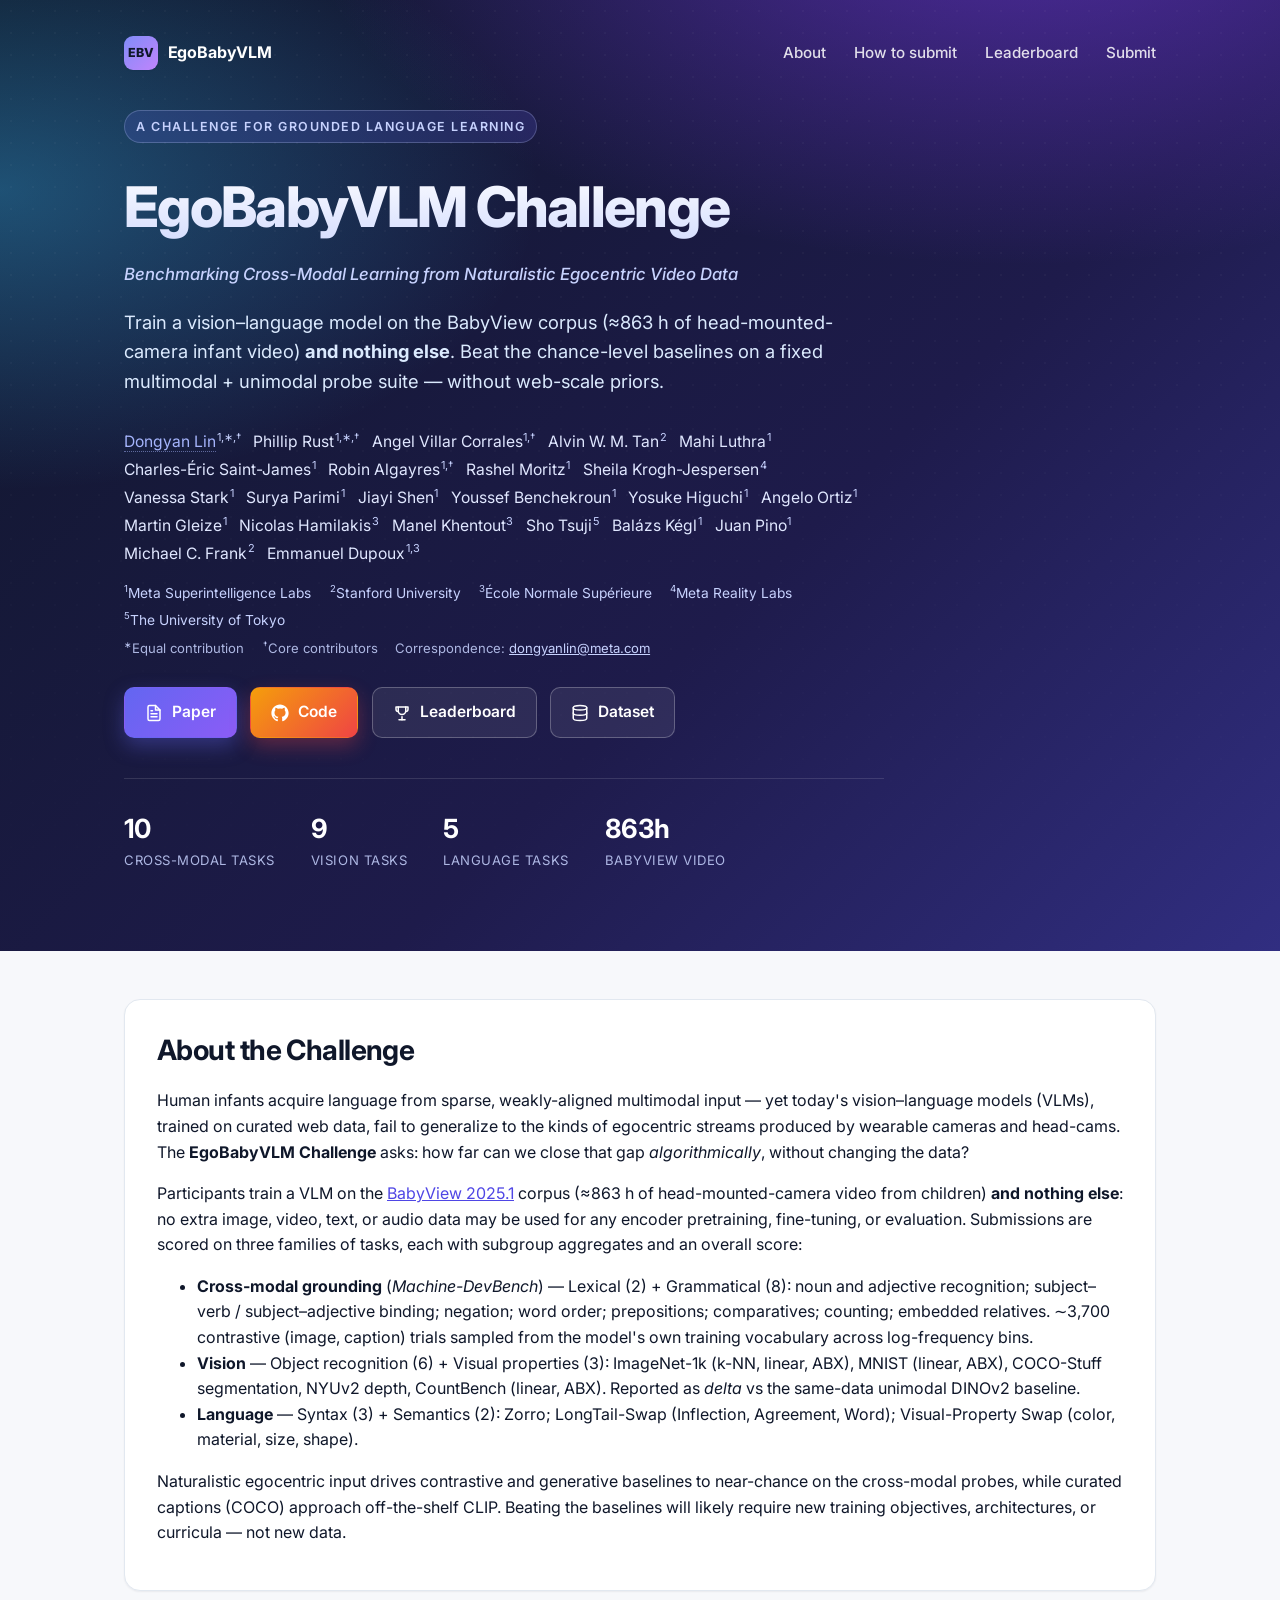
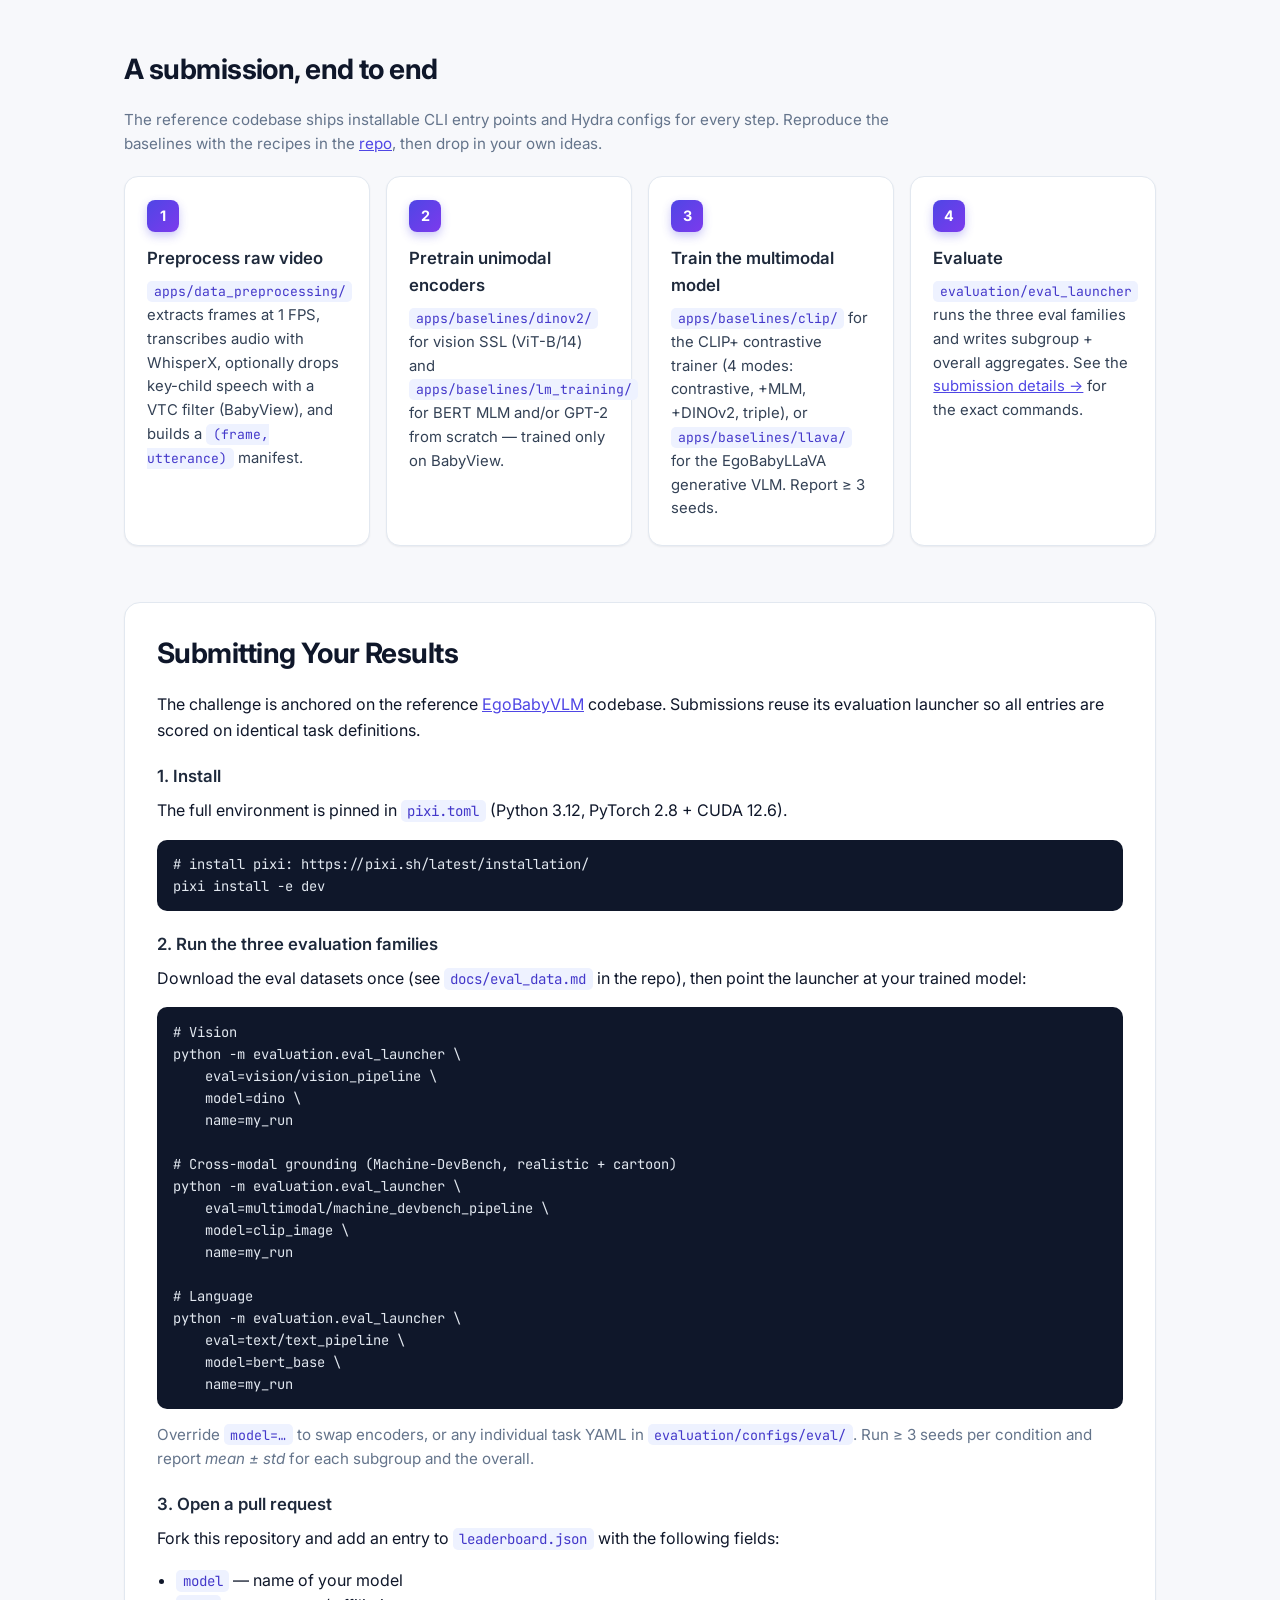
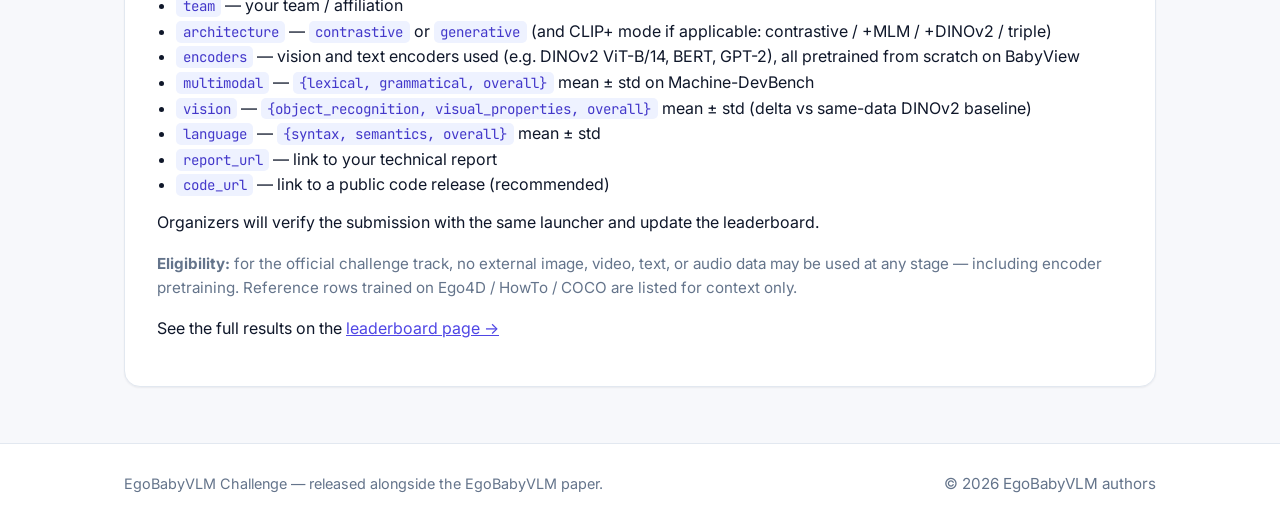
==== commit b2d48cd0: "Improved website" ====
--- a/index.html
+++ b/index.html
@@ -20,8 +20,8 @@
         </span>
         <div class="topnav-links">
           <a href="#about">About</a>
-          <a href="#instructions">Instructions</a>
-          <a href="#leaderboard">Leaderboard</a>
+          <a href="#instructions">How to submit</a>
+          <a href="leaderboard.html">Leaderboard</a>
           <a href="#submit">Submit</a>
         </div>
       </nav>
@@ -29,29 +29,76 @@
       <div class="hero-content">
         <span class="eyebrow">A challenge for grounded language learning</span>
         <h1>EgoBabyVLM Challenge</h1>
+        <p class="paper-subtitle">Benchmarking Cross-Modal Learning from Naturalistic Egocentric Video Data</p>
         <p class="tagline">
-          Train vision–language models on naturalistic infant egocentric video
-          and evaluate them on emerging lexical and grammatical competence with
-          <em>Machine-DevBench</em>, plus a suite of unimodal vision and
-          language probes.
+          Train a vision–language model on the BabyView corpus
+          (≈863 h of head-mounted-camera infant video) <strong>and nothing
+          else</strong>. Beat the chance-level baselines on a fixed
+          multimodal + unimodal probe suite — without web-scale priors.
         </p>
+
+        <div class="authors">
+          <span class="author"><a href="mailto:dongyanlin@meta.com">Dongyan Lin</a><sup>1,∗,†</sup></span>
+          <span class="author">Phillip Rust<sup>1,∗,†</sup></span>
+          <span class="author">Angel Villar Corrales<sup>1,†</sup></span>
+          <span class="author">Alvin W. M. Tan<sup>2</sup></span>
+          <span class="author">Mahi Luthra<sup>1</sup></span>
+          <span class="author">Charles-Éric Saint-James<sup>1</sup></span>
+          <span class="author">Robin Algayres<sup>1,†</sup></span>
+          <span class="author">Rashel Moritz<sup>1</sup></span>
+          <span class="author">Sheila Krogh-Jespersen<sup>4</sup></span>
+          <span class="author">Vanessa Stark<sup>1</sup></span>
+          <span class="author">Surya Parimi<sup>1</sup></span>
+          <span class="author">Jiayi Shen<sup>1</sup></span>
+          <span class="author">Youssef Benchekroun<sup>1</sup></span>
+          <span class="author">Yosuke Higuchi<sup>1</sup></span>
+          <span class="author">Angelo Ortiz<sup>1</sup></span>
+          <span class="author">Martin Gleize<sup>1</sup></span>
+          <span class="author">Nicolas Hamilakis<sup>3</sup></span>
+          <span class="author">Manel Khentout<sup>3</sup></span>
+          <span class="author">Sho Tsuji<sup>5</sup></span>
+          <span class="author">Balázs Kégl<sup>1</sup></span>
+          <span class="author">Juan Pino<sup>1</sup></span>
+          <span class="author">Michael C. Frank<sup>2</sup></span>
+          <span class="author">Emmanuel Dupoux<sup>1,3</sup></span>
+        </div>
+
+        <div class="affiliations">
+          <span><sup>1</sup>Meta Superintelligence Labs</span>
+          <span><sup>2</sup>Stanford University</span>
+          <span><sup>3</sup>École Normale Supérieure</span>
+          <span><sup>4</sup>Meta Reality Labs</span>
+          <span><sup>5</sup>The University of Tokyo</span>
+        </div>
+        <div class="contrib-notes">
+          <span><sup>∗</sup>Equal contribution</span>
+          <span><sup>†</sup>Core contributors</span>
+          <span>Correspondence: <a href="mailto:dongyanlin@meta.com">dongyanlin@meta.com</a></span>
+        </div>
         <div class="cta">
-          <a class="btn btn-primary" href="https://github.com/egobabyvlm/EgoBabyVLM.github.io/releases/download/v1.0-data/MachineDevBench.tar">
-            <svg viewBox="0 0 24 24" fill="none" stroke="currentColor" stroke-width="2" stroke-linecap="round" stroke-linejoin="round" aria-hidden="true"><path d="M21 15v4a2 2 0 0 1-2 2H5a2 2 0 0 1-2-2v-4"/><polyline points="7 10 12 15 17 10"/><line x1="12" y1="15" x2="12" y2="3"/></svg>
-            Download dataset (1.6 GB)
+          <a class="btn btn-primary" href="https://arxiv.org/abs/XXXX.XXXXX" target="_blank" rel="noopener noreferrer">
+            <svg viewBox="0 0 24 24" fill="none" stroke="currentColor" stroke-width="2" stroke-linecap="round" stroke-linejoin="round" aria-hidden="true"><path d="M14 2H6a2 2 0 0 0-2 2v16a2 2 0 0 0 2 2h12a2 2 0 0 0 2-2V8z"/><polyline points="14 2 14 8 20 8"/><line x1="16" y1="13" x2="8" y2="13"/><line x1="16" y1="17" x2="8" y2="17"/><polyline points="10 9 9 9 8 9"/></svg>
+            Paper
           </a>
-          <a class="btn btn-github" href="#">
+          <a class="btn btn-github" href="https://github.com/facebookresearch/egobabyvlm" target="_blank" rel="noopener noreferrer">
             <svg viewBox="0 0 24 24" fill="currentColor" aria-hidden="true"><path d="M12 .5C5.73.5.5 5.73.5 12c0 5.08 3.29 9.39 7.86 10.91.58.11.79-.25.79-.56 0-.28-.01-1.02-.02-2-3.2.7-3.88-1.54-3.88-1.54-.52-1.33-1.28-1.69-1.28-1.69-1.05-.72.08-.7.08-.7 1.16.08 1.77 1.19 1.77 1.19 1.03 1.77 2.7 1.26 3.36.96.1-.75.4-1.26.73-1.55-2.55-.29-5.24-1.28-5.24-5.69 0-1.26.45-2.29 1.18-3.1-.12-.29-.51-1.46.11-3.05 0 0 .97-.31 3.18 1.18a11.04 11.04 0 0 1 5.79 0c2.21-1.49 3.18-1.18 3.18-1.18.62 1.59.23 2.76.11 3.05.74.81 1.18 1.84 1.18 3.1 0 4.42-2.69 5.4-5.25 5.68.41.36.78 1.07.78 2.16 0 1.56-.01 2.82-.01 3.2 0 .31.21.68.8.56C20.21 21.39 23.5 17.08 23.5 12 23.5 5.73 18.27.5 12 .5z"/></svg>
-            GitHub repo
+            Code
           </a>
-          <a class="btn btn-secondary" href="#leaderboard">View leaderboard →</a>
+          <a class="btn btn-secondary" href="leaderboard.html">
+            <svg viewBox="0 0 24 24" fill="none" stroke="currentColor" stroke-width="2" stroke-linecap="round" stroke-linejoin="round" aria-hidden="true"><path d="M8 21h8"/><path d="M12 17v4"/><path d="M7 4h10v5a5 5 0 0 1-10 0V4z"/><path d="M17 4h3v3a3 3 0 0 1-3 3"/><path d="M7 4H4v3a3 3 0 0 0 3 3"/></svg>
+            Leaderboard
+          </a>
+          <a class="btn btn-secondary" href="https://databrary.org/volumes/1882" target="_blank" rel="noopener noreferrer">
+            <svg viewBox="0 0 24 24" fill="none" stroke="currentColor" stroke-width="2" stroke-linecap="round" stroke-linejoin="round" aria-hidden="true"><ellipse cx="12" cy="5" rx="9" ry="3"/><path d="M3 5v14c0 1.66 4 3 9 3s9-1.34 9-3V5"/><path d="M3 12c0 1.66 4 3 9 3s9-1.34 9-3"/></svg>
+            Dataset
+          </a>
         </div>
 
         <div class="hero-stats">
           <div class="stat"><span class="stat-value">10</span><span class="stat-label">Cross-modal tasks</span></div>
-          <div class="stat"><span class="stat-value">6</span><span class="stat-label">Vision tasks</span></div>
+          <div class="stat"><span class="stat-value">9</span><span class="stat-label">Vision tasks</span></div>
           <div class="stat"><span class="stat-value">5</span><span class="stat-label">Language tasks</span></div>
-          <div class="stat"><span class="stat-value">3+</span><span class="stat-label">Seeds reported</span></div>
+          <div class="stat"><span class="stat-value">863h</span><span class="stat-label">BabyView video</span></div>
         </div>
       </div>
     </div>
@@ -63,527 +110,183 @@
       <h2>About the Challenge</h2>
       <p>
         Human infants acquire language from sparse, weakly-aligned multimodal
-        input — yet today's vision–language models (VLMs), trained on curated
-        web data, fail to generalize to the kinds of egocentric streams
-        produced by wearable cameras and head-cams. The
-        <strong>EgoBabyVLM Challenge</strong> invites the community to develop
-        models capable of grounded language learning from naturalistic infant
-        egocentric video.
-      </p>
-      <p>
-        Participants train on a fixed-size baby egocentric video corpus and
-        are evaluated on three families of tasks: cross-modal language
-        grounding via our <em>Machine-DevBench</em> suite, unimodal vision
-        tasks (object recognition and visual properties), and unimodal
-        language tasks (syntax and semantics). A successful submission must
-        not only acquire grounded language, but also maintain or improve
-        unimodal encoder quality through cross-modal training.
+        input — yet today's vision–language models (VLMs), trained on
+        curated web data, fail to generalize to the kinds of egocentric
+        streams produced by wearable cameras and head-cams. The
+        <strong>EgoBabyVLM Challenge</strong> asks: how far can we close that
+        gap <em>algorithmically</em>, without changing the data?
+      </p>
+      <p>
+        Participants train a VLM on the
+        <a href="https://databrary.org/volumes/1882">BabyView 2025.1</a>
+        corpus (≈863 h of head-mounted-camera video from children) <strong>and
+        nothing else</strong>: no extra image, video, text, or audio data may
+        be used for any encoder pretraining, fine-tuning, or evaluation.
+        Submissions are scored on three families of tasks, each with subgroup
+        aggregates and an overall score:
+      </p>
+      <ul>
+        <li><strong>Cross-modal grounding</strong>
+          (<em>Machine-DevBench</em>) — Lexical (2) + Grammatical (8): noun
+          and adjective recognition; subject–verb / subject–adjective
+          binding; negation; word order; prepositions; comparatives;
+          counting; embedded relatives. ∼3,700 contrastive
+          (image,&nbsp;caption) trials sampled from the model's own training
+          vocabulary across log-frequency bins.</li>
+        <li><strong>Vision</strong> — Object recognition (6) + Visual
+          properties (3): ImageNet-1k (k-NN, linear, ABX), MNIST (linear,
+          ABX), COCO-Stuff segmentation, NYUv2 depth, CountBench (linear,
+          ABX). Reported as <em>delta</em> vs the same-data unimodal DINOv2
+          baseline.</li>
+        <li><strong>Language</strong> — Syntax (3) + Semantics (2): Zorro;
+          LongTail-Swap (Inflection, Agreement, Word); Visual-Property Swap
+          (color, material, size, shape).</li>
+      </ul>
+      <p>
+        Naturalistic egocentric input drives contrastive and generative
+        baselines to near-chance on the cross-modal probes, while curated
+        captions (COCO) approach off-the-shelf CLIP. Beating the baselines
+        will likely require new training objectives, architectures, or
+        curricula — not new data.
       </p>
     </section>
 
     <section id="instructions">
-      <h2>Instructions</h2>
+      <h2>A submission, end to end</h2>
+      <p class="muted" style="max-width: 78ch; margin-bottom: 1.25rem;">
+        The reference codebase ships installable CLI entry points and Hydra
+        configs for every step. Reproduce the baselines with the recipes in
+        the <a href="https://github.com/facebookresearch/egobabyvlm" target="_blank" rel="noopener noreferrer">repo</a>,
+        then drop in your own ideas.
+      </p>
       <div class="steps">
         <div class="step">
           <div class="step-num">1</div>
-          <h3>Get the data</h3>
+          <h3>Preprocess raw video</h3>
           <p>
-            Download the fixed-size BabyView training corpus (frames + transcribed
-            utterances) and the Machine-DevBench evaluation suite. Use of any
-            additional supervised data is not allowed beyond pretrained encoders
-            listed in the rules.
+            <code>apps/data_preprocessing/</code> extracts frames at 1 FPS,
+            transcribes audio with WhisperX, optionally drops key-child
+            speech with a VTC filter (BabyView), and builds a
+            <code>(frame, utterance)</code> manifest.
           </p>
-          <a class="link-arrow" href="https://github.com/egobabyvlm/EgoBabyVLM.github.io/releases/download/v1.0-data/MachineDevBench.tar">Download tar →</a>
         </div>
         <div class="step">
           <div class="step-num">2</div>
-          <h3>Train your model</h3>
+          <h3>Pretrain unimodal encoders</h3>
           <p>
-            Architectures may be contrastive (CLIP+-style) or generative
-            (LLaVA-style). You may initialize from public pretrained encoders, but
-            multimodal alignment training must use only the released BabyView
-            corpus. Report ≥ 3 seeds.
+            <code>apps/baselines/dinov2/</code> for vision SSL (ViT-B/14)
+            and <code>apps/baselines/lm_training/</code> for BERT MLM
+            and/or GPT-2 from scratch — trained only on BabyView.
           </p>
         </div>
         <div class="step">
           <div class="step-num">3</div>
+          <h3>Train the multimodal model</h3>
+          <p>
+            <code>apps/baselines/clip/</code> for the CLIP+ contrastive
+            trainer (4 modes: contrastive, +MLM, +DINOv2, triple), or
+            <code>apps/baselines/llava/</code> for the EgoBabyLLaVA
+            generative VLM. Report ≥ 3 seeds.
+          </p>
+        </div>
+        <div class="step">
+          <div class="step-num">4</div>
           <h3>Evaluate</h3>
           <p>
-            Run the provided evaluation pipeline to produce cross-modal
-            (Machine-DevBench), unimodal vision, and unimodal language scores.
-            Report Lexical, Grammatical, and Overall aggregates per family
-            (mean ± std).
+            <code>evaluation/eval_launcher</code> runs the three eval
+            families and writes subgroup + overall aggregates. See the
+            <a href="#submit">submission details →</a> for the exact
+            commands.
           </p>
-        </div>
-        <div class="step">
-          <div class="step-num">4</div>
-          <h3>Submit</h3>
-          <p>
-            Open a pull request adding your entry to
-            <code>leaderboard.json</code>, plus a short technical report (≤ 2
-            pages) describing your approach.
-          </p>
-          <a class="link-arrow" href="#submit">Submission details →</a>
         </div>
       </div>
     </section>
 
-    <section id="leaderboard">
-      <div class="section-head">
-        <h2>Leaderboard</h2>
-        <p class="muted">
-          Accuracy (%) across the three EgoBabyVLM evaluation families, mean ± std across 3 seeds.
-          <span class="pill pill-offshelf">off-the-shelf</span> rows are web-scale pretrained
-          references (not part of the challenge). <span class="pill pill-topline">topline</span>
-          marks the curated COCO-MC upper-bound trained under the same recipe.
-          <span class="pill pill-reference">reference</span> rows are alternative training corpora
-          (Ego4D, HowTo) included for comparison. <span class="pill pill-baseline">baseline</span>
-          rows are the official BabyView challenge baselines.
-        </p>
-      </div>
-
-      <h3 class="table-title">Cross-modal language grounding — Machine-DevBench</h3>
-      <p class="muted table-subtitle">
-        Corpus-grounded probe of lexical (noun + adjective recognition) and
-        grammatical (eight sentence-level constructions) competence over
-        ~3,700 trials sampled from each model's own training vocabulary.
-      </p>
-      <div class="table-wrap">
-        <table class="leaderboard">
-          <thead>
-            <tr>
-              <th>#</th>
-              <th>Model</th>
-              <th>Architecture</th>
-              <th>Training Data</th>
-              <th>Lexical Agg ↑</th>
-              <th>Grammatical Agg ↑</th>
-              <th>Overall Agg ↑</th>
-            </tr>
-          </thead>
-          <tbody>
-            <tr class="offshelf">
-              <td>—</td>
-              <td><strong>PE-Core-B</strong> <span class="pill pill-offshelf">off-the-shelf</span></td>
-              <td>Contrastive</td>
-              <td>Web-scale</td>
-              <td><span class="score">98.7</span></td>
-              <td><span class="score">78.6</span></td>
-              <td><span class="score">88.6</span></td>
-            </tr>
-            <tr class="offshelf">
-              <td>—</td>
-              <td><strong>LLaVA</strong> <span class="pill pill-offshelf">off-the-shelf</span></td>
-              <td>Generative</td>
-              <td>Web-scale</td>
-              <td><span class="score">90.0</span></td>
-              <td><span class="score">96.8</span></td>
-              <td><span class="score">93.4</span></td>
-            </tr>
-            <tr class="offshelf">
-              <td>—</td>
-              <td><strong>Gemma 4</strong> <span class="pill pill-offshelf">off-the-shelf</span></td>
-              <td>Generative</td>
-              <td>Web-scale</td>
-              <td><span class="score">92.1</span></td>
-              <td><span class="score">75.5</span></td>
-              <td><span class="score">83.8</span></td>
-            </tr>
-            <tr class="offshelf">
-              <td>—</td>
-              <td><strong>CLIP-L</strong> <span class="pill pill-offshelf">off-the-shelf</span></td>
-              <td>Contrastive</td>
-              <td>Web-scale</td>
-              <td><span class="score">87.3</span></td>
-              <td><span class="score">70.4</span></td>
-              <td><span class="score">78.8</span></td>
-            </tr>
-            <tr class="topline">
-              <td>—</td>
-              <td><strong>CLIP+</strong> <span class="pill pill-topline">topline</span></td>
-              <td>Contrastive</td>
-              <td>COCO-MC</td>
-              <td><span class="score">68.8</span> <span class="std">± 1.8</span></td>
-              <td><span class="score">64.1</span> <span class="std">± 3.0</span></td>
-              <td><span class="score">66.5</span> <span class="std">± 2.4</span></td>
-            </tr>
-            <tr class="topline">
-              <td>—</td>
-              <td><strong>LLaVA</strong> <span class="pill pill-topline">topline</span></td>
-              <td>Generative</td>
-              <td>COCO-MC</td>
-              <td><span class="score">59.6</span> <span class="std">± 2.3</span></td>
-              <td><span class="score">64.2</span> <span class="std">± 2.3</span></td>
-              <td><span class="score">61.9</span> <span class="std">± 2.3</span></td>
-            </tr>
-            <tr class="reference">
-              <td>—</td>
-              <td><strong>CLIP+</strong> <span class="pill pill-reference">reference</span></td>
-              <td>Contrastive</td>
-              <td>HowTo</td>
-              <td><span class="score">60.6</span> <span class="std">± 2.4</span></td>
-              <td><span class="score">51.6</span> <span class="std">± 3.6</span></td>
-              <td><span class="score">56.1</span> <span class="std">± 2.8</span></td>
-            </tr>
-            <tr class="reference">
-              <td>—</td>
-              <td><strong>LLaVA</strong> <span class="pill pill-reference">reference</span></td>
-              <td>Generative</td>
-              <td>HowTo</td>
-              <td><span class="score">52.4</span> <span class="std">± 1.2</span></td>
-              <td><span class="score">50.7</span> <span class="std">± 3.9</span></td>
-              <td><span class="score">51.5</span> <span class="std">± 2.5</span></td>
-            </tr>
-            <tr class="reference">
-              <td>—</td>
-              <td><strong>CLIP+</strong> <span class="pill pill-reference">reference</span></td>
-              <td>Contrastive</td>
-              <td>Ego4D</td>
-              <td><span class="score">50.2</span> <span class="std">± 2.8</span></td>
-              <td><span class="score">51.5</span> <span class="std">± 2.9</span></td>
-              <td><span class="score">50.8</span> <span class="std">± 3.4</span></td>
-            </tr>
-            <tr class="reference">
-              <td>—</td>
-              <td><strong>LLaVA</strong> <span class="pill pill-reference">reference</span></td>
-              <td>Generative</td>
-              <td>Ego4D</td>
-              <td><span class="score">48.8</span> <span class="std">± 1.9</span></td>
-              <td><span class="score">49.9</span> <span class="std">± 4.0</span></td>
-              <td><span class="score">49.3</span> <span class="std">± 3.0</span></td>
-            </tr>
-            <tr class="baseline">
-              <td>1</td>
-              <td><strong>CLIP+</strong> <span class="pill pill-baseline">baseline</span></td>
-              <td>Contrastive</td>
-              <td>BabyView</td>
-              <td><span class="score">53.4</span> <span class="std">± 0.7</span></td>
-              <td><span class="score">53.8</span> <span class="std">± 2.4</span></td>
-              <td><span class="score">53.6</span> <span class="std">± 1.5</span></td>
-            </tr>
-            <tr class="baseline">
-              <td>2</td>
-              <td><strong>LLaVA</strong> <span class="pill pill-baseline">baseline</span></td>
-              <td>Generative</td>
-              <td>BabyView</td>
-              <td><span class="score">51.2</span> <span class="std">± 2.5</span></td>
-              <td><span class="score">49.7</span> <span class="std">± 4.3</span></td>
-              <td><span class="score">50.5</span> <span class="std">± 3.4</span></td>
-            </tr>
-          </tbody>
-        </table>
-      </div>
-
-      <h3 class="table-title">Unimodal vision tasks</h3>
-      <p class="muted table-subtitle">
-        Object recognition aggregate (ImageNet-1k <em>k</em>NN / linear / ABX,
-        MNIST linear / ABX, COCO-Stuff segmentation) and Visual properties
-        aggregate (NYU Depth v2, CountBench linear / ABX) on the trained vision
-        encoder. <strong>FT</strong> denotes the cross-modal finetuning
-        objective applied to a frozen <em>DINOv2 ViT-B/14</em> backbone.
-      </p>
-      <div class="table-wrap">
-        <table class="leaderboard">
-          <thead>
-            <tr>
-              <th>Training Data</th>
-              <th>FT</th>
-              <th>Object recogn. Agg ↑</th>
-              <th>Visual props. Agg ↑</th>
-              <th>Overall Agg ↑</th>
-            </tr>
-          </thead>
-          <tbody>
-            <tr class="chance">
-              <td>Chance</td>
-              <td>—</td>
-              <td><span class="score">1.9</span></td>
-              <td><span class="score">3.7</span></td>
-              <td><span class="score">2.8</span></td>
-            </tr>
-            <tr class="offshelf">
-              <td>DINOv2 <span class="pill pill-offshelf">off-the-shelf</span></td>
-              <td>—</td>
-              <td><span class="score">76.3</span> <span class="std">± 0.4</span></td>
-              <td><span class="score">43.5</span> <span class="std">± 0.7</span></td>
-              <td><span class="score">59.9</span> <span class="std">± 0.4</span></td>
-            </tr>
-            <tr class="offshelf">
-              <td>CLIP <span class="pill pill-offshelf">off-the-shelf</span></td>
-              <td>—</td>
-              <td><span class="score">75.5</span> <span class="std">± 0.5</span></td>
-              <td><span class="score">45.7</span> <span class="std">± 0.8</span></td>
-              <td><span class="score">60.6</span> <span class="std">± 0.4</span></td>
-            </tr>
-            <tr class="topline">
-              <td>COCO-MC <span class="pill pill-topline">topline</span></td>
-              <td>none</td>
-              <td><span class="score">66.7</span> <span class="std">± 0.1</span></td>
-              <td><span class="score">44.1</span> <span class="std">± 1.6</span></td>
-              <td><span class="score">55.4</span> <span class="std">± 0.9</span></td>
-            </tr>
-            <tr class="topline">
-              <td>COCO-MC <span class="pill pill-topline">topline</span></td>
-              <td>CLIP+</td>
-              <td><span class="score">66.4</span> <span class="std">± 0.1</span></td>
-              <td><span class="score">44.5</span> <span class="std">± 0.8</span></td>
-              <td><span class="score">55.5</span> <span class="std">± 0.4</span></td>
-            </tr>
-            <tr class="topline">
-              <td>COCO-MC <span class="pill pill-topline">topline</span></td>
-              <td>LLaVA</td>
-              <td><span class="score">57.5</span> <span class="std">± 0.4</span></td>
-              <td><span class="score">40.2</span> <span class="std">± 2.9</span></td>
-              <td><span class="score">48.9</span> <span class="std">± 1.8</span></td>
-            </tr>
-            <tr class="reference">
-              <td>HowTo <span class="pill pill-reference">reference</span></td>
-              <td>none</td>
-              <td><span class="score">55.1</span> <span class="std">± 0.2</span></td>
-              <td><span class="score">39.2</span> <span class="std">± 0.4</span></td>
-              <td><span class="score">47.1</span> <span class="std">± 0.3</span></td>
-            </tr>
-            <tr class="reference">
-              <td>HowTo <span class="pill pill-reference">reference</span></td>
-              <td>CLIP+</td>
-              <td><span class="score">55.1</span> <span class="std">± 0.1</span></td>
-              <td><span class="score">39.5</span> <span class="std">± 0.4</span></td>
-              <td><span class="score">47.3</span> <span class="std">± 0.2</span></td>
-            </tr>
-            <tr class="reference">
-              <td>HowTo <span class="pill pill-reference">reference</span></td>
-              <td>LLaVA</td>
-              <td><span class="score">44.2</span> <span class="std">± 3.4</span></td>
-              <td><span class="score">32.8</span> <span class="std">± 2.3</span></td>
-              <td><span class="score">38.5</span> <span class="std">± 2.8</span></td>
-            </tr>
-            <tr class="reference">
-              <td>Ego4D <span class="pill pill-reference">reference</span></td>
-              <td>none</td>
-              <td><span class="score">53.0</span> <span class="std">± 0.2</span></td>
-              <td><span class="score">37.3</span> <span class="std">± 0.2</span></td>
-              <td><span class="score">45.1</span> <span class="std">± 0.2</span></td>
-            </tr>
-            <tr class="reference">
-              <td>Ego4D <span class="pill pill-reference">reference</span></td>
-              <td>CLIP+</td>
-              <td><span class="score">52.9</span> <span class="std">± 0.2</span></td>
-              <td><span class="score">37.6</span> <span class="std">± 0.2</span></td>
-              <td><span class="score">45.2</span> <span class="std">± 0.2</span></td>
-            </tr>
-            <tr class="reference">
-              <td>Ego4D <span class="pill pill-reference">reference</span></td>
-              <td>LLaVA</td>
-              <td><span class="score">35.4</span> <span class="std">± 8.6</span></td>
-              <td><span class="score">27.9</span> <span class="std">± 4.4</span></td>
-              <td><span class="score">31.6</span> <span class="std">± 6.5</span></td>
-            </tr>
-            <tr class="baseline">
-              <td>BabyView <span class="pill pill-baseline">baseline</span></td>
-              <td>none</td>
-              <td><span class="score">50.9</span> <span class="std">± 0.2</span></td>
-              <td><span class="score">39.2</span> <span class="std">± 0.6</span></td>
-              <td><span class="score">45.1</span> <span class="std">± 0.4</span></td>
-            </tr>
-            <tr class="baseline">
-              <td>BabyView <span class="pill pill-baseline">baseline</span></td>
-              <td>CLIP+</td>
-              <td><span class="score">46.4</span> <span class="std">± 0.0</span></td>
-              <td><span class="score">33.8</span> <span class="std">± 0.3</span></td>
-              <td><span class="score">40.0</span> <span class="std">± 0.2</span></td>
-            </tr>
-            <tr class="baseline">
-              <td>BabyView <span class="pill pill-baseline">baseline</span></td>
-              <td>LLaVA</td>
-              <td><span class="score">43.2</span> <span class="std">± 0.6</span></td>
-              <td><span class="score">30.3</span> <span class="std">± 0.5</span></td>
-              <td><span class="score">36.7</span> <span class="std">± 0.9</span></td>
-            </tr>
-          </tbody>
-        </table>
-      </div>
-
-      <h3 class="table-title">Unimodal language tasks</h3>
-      <p class="muted table-subtitle">
-        Syntax aggregate (Zorro grammatical acceptability + LongTail-Swap
-        InflectionSwap / AgreementSwap variants) and Semantics aggregate
-        (LongTail-Swap WordSwap + Visual Property Swap) on the trained text
-        encoder. <strong>FT</strong> denotes the cross-modal finetuning
-        objective applied to the encoder.
-      </p>
-      <div class="table-wrap">
-        <table class="leaderboard">
-          <thead>
-            <tr>
-              <th>Training Data</th>
-              <th>Encoder</th>
-              <th>FT</th>
-              <th>Syntax Agg ↑</th>
-              <th>Semantics Agg ↑</th>
-              <th>Overall Agg ↑</th>
-            </tr>
-          </thead>
-          <tbody>
-            <tr class="chance">
-              <td>Chance</td>
-              <td>—</td>
-              <td>—</td>
-              <td><span class="score">50.0</span></td>
-              <td><span class="score">50.0</span></td>
-              <td><span class="score">50.0</span></td>
-            </tr>
-            <tr class="topline">
-              <td>COCO-MC <span class="pill pill-topline">topline</span></td>
-              <td>BERT</td>
-              <td>none</td>
-              <td><span class="score">71.1</span> <span class="std">± 0.4</span></td>
-              <td><span class="score">81.4</span> <span class="std">± 0.6</span></td>
-              <td><span class="score">76.2</span> <span class="std">± 0.5</span></td>
-            </tr>
-            <tr class="topline">
-              <td>COCO-MC <span class="pill pill-topline">topline</span></td>
-              <td>BERT</td>
-              <td>CLIP+</td>
-              <td><span class="score">71.5</span> <span class="std">± 0.3</span></td>
-              <td><span class="score">81.4</span> <span class="std">± 0.4</span></td>
-              <td><span class="score">76.4</span> <span class="std">± 0.2</span></td>
-            </tr>
-            <tr class="topline">
-              <td>COCO-MC <span class="pill pill-topline">topline</span></td>
-              <td>GPT-2</td>
-              <td>none</td>
-              <td><span class="score">58.4</span> <span class="std">± 1.9</span></td>
-              <td><span class="score">71.8</span> <span class="std">± 4.6</span></td>
-              <td><span class="score">65.1</span> <span class="std">± 1.4</span></td>
-            </tr>
-            <tr class="topline">
-              <td>COCO-MC <span class="pill pill-topline">topline</span></td>
-              <td>GPT-2</td>
-              <td>LLaVA</td>
-              <td><span class="score">55.0</span> <span class="std">± 2.6</span></td>
-              <td><span class="score">61.2</span> <span class="std">± 0.7</span></td>
-              <td><span class="score">58.1</span> <span class="std">± 0.7</span></td>
-            </tr>
-            <tr class="reference">
-              <td>HowTo <span class="pill pill-reference">reference</span></td>
-              <td>BERT</td>
-              <td>none</td>
-              <td><span class="score">76.4</span> <span class="std">± 0.7</span></td>
-              <td><span class="score">79.5</span> <span class="std">± 1.2</span></td>
-              <td><span class="score">77.9</span> <span class="std">± 1.0</span></td>
-            </tr>
-            <tr class="reference">
-              <td>HowTo <span class="pill pill-reference">reference</span></td>
-              <td>BERT</td>
-              <td>CLIP+</td>
-              <td><span class="score">71.8</span> <span class="std">± 0.7</span></td>
-              <td><span class="score">72.7</span> <span class="std">± 0.3</span></td>
-              <td><span class="score">72.3</span> <span class="std">± 0.5</span></td>
-            </tr>
-            <tr class="reference">
-              <td>HowTo <span class="pill pill-reference">reference</span></td>
-              <td>GPT-2</td>
-              <td>none</td>
-              <td><span class="score">56.5</span> <span class="std">± 2.7</span></td>
-              <td><span class="score">57.7</span> <span class="std">± 0.6</span></td>
-              <td><span class="score">57.1</span> <span class="std">± 1.1</span></td>
-            </tr>
-            <tr class="reference">
-              <td>HowTo <span class="pill pill-reference">reference</span></td>
-              <td>GPT-2</td>
-              <td>LLaVA</td>
-              <td><span class="score">53.0</span> <span class="std">± 1.6</span></td>
-              <td><span class="score">57.4</span> <span class="std">± 0.6</span></td>
-              <td><span class="score">55.2</span> <span class="std">± 1.1</span></td>
-            </tr>
-            <tr class="reference">
-              <td>Ego4D <span class="pill pill-reference">reference</span></td>
-              <td>BERT</td>
-              <td>none</td>
-              <td><span class="score">76.8</span> <span class="std">± 0.7</span></td>
-              <td><span class="score">73.7</span> <span class="std">± 0.6</span></td>
-              <td><span class="score">75.2</span> <span class="std">± 0.6</span></td>
-            </tr>
-            <tr class="reference">
-              <td>Ego4D <span class="pill pill-reference">reference</span></td>
-              <td>BERT</td>
-              <td>CLIP+</td>
-              <td><span class="score">73.5</span> <span class="std">± 1.2</span></td>
-              <td><span class="score">72.4</span> <span class="std">± 0.2</span></td>
-              <td><span class="score">73.0</span> <span class="std">± 0.7</span></td>
-            </tr>
-            <tr class="reference">
-              <td>Ego4D <span class="pill pill-reference">reference</span></td>
-              <td>GPT-2</td>
-              <td>none</td>
-              <td><span class="score">57.4</span> <span class="std">± 0.3</span></td>
-              <td><span class="score">57.3</span> <span class="std">± 1.5</span></td>
-              <td><span class="score">57.3</span> <span class="std">± 0.9</span></td>
-            </tr>
-            <tr class="reference">
-              <td>Ego4D <span class="pill pill-reference">reference</span></td>
-              <td>GPT-2</td>
-              <td>LLaVA</td>
-              <td><span class="score">52.9</span> <span class="std">± 2.9</span></td>
-              <td><span class="score">54.8</span> <span class="std">± 1.1</span></td>
-              <td><span class="score">53.9</span> <span class="std">± 2.2</span></td>
-            </tr>
-            <tr class="baseline">
-              <td>BabyView <span class="pill pill-baseline">baseline</span></td>
-              <td>BERT</td>
-              <td>none</td>
-              <td><span class="score">72.9</span> <span class="std">± 0.2</span></td>
-              <td><span class="score">71.8</span> <span class="std">± 0.5</span></td>
-              <td><span class="score">72.4</span> <span class="std">± 0.3</span></td>
-            </tr>
-            <tr class="baseline">
-              <td>BabyView <span class="pill pill-baseline">baseline</span></td>
-              <td>BERT</td>
-              <td>CLIP+</td>
-              <td><span class="score">71.8</span> <span class="std">± 0.0</span></td>
-              <td><span class="score">71.0</span> <span class="std">± 0.0</span></td>
-              <td><span class="score">71.4</span> <span class="std">± 0.0</span></td>
-            </tr>
-            <tr class="baseline">
-              <td>BabyView <span class="pill pill-baseline">baseline</span></td>
-              <td>GPT-2</td>
-              <td>none</td>
-              <td><span class="score">61.7</span> <span class="std">± 0.9</span></td>
-              <td><span class="score">55.8</span> <span class="std">± 1.3</span></td>
-              <td><span class="score">58.8</span> <span class="std">± 1.1</span></td>
-            </tr>
-            <tr class="baseline">
-              <td>BabyView <span class="pill pill-baseline">baseline</span></td>
-              <td>GPT-2</td>
-              <td>LLaVA</td>
-              <td><span class="score">55.9</span> <span class="std">± 2.2</span></td>
-              <td><span class="score">53.2</span> <span class="std">± 0.7</span></td>
-              <td><span class="score">54.6</span> <span class="std">± 1.4</span></td>
-            </tr>
-          </tbody>
-        </table>
-      </div>
-    </section>
-
     <section id="submit" class="card">
       <h2>Submitting Your Results</h2>
-      <ol>
-        <li>Run the evaluation pipeline on your trained model.</li>
-        <li>Fork this repository and add your entry to <code>leaderboard.json</code> with the following fields:
-          <ul>
-            <li><code>model</code> — name of your model</li>
-            <li><code>team</code> — your team / affiliation</li>
-            <li><code>architecture</code> — <code>contrastive</code> or <code>generative</code></li>
-            <li><code>training_data</code> — corpus(es) used (must include BabyView for the official challenge track)</li>
-            <li><code>multimodal</code> — <code>{lexical, grammatical, overall}</code> mean ± std on Machine-DevBench</li>
-            <li><code>vision</code> — <code>{object_recognition, visual_properties, overall}</code> mean ± std</li>
-            <li><code>language</code> — <code>{syntax, semantics, overall}</code> mean ± std (specify the text encoder used)</li>
-            <li><code>report_url</code> — link to your technical report</li>
-            <li><code>code_url</code> — link to a public code release (optional but recommended)</li>
-          </ul>
-        </li>
-        <li>Open a pull request. Organizers will verify your submission and update the leaderboard.</li>
-      </ol>
+      <p>
+        The challenge is anchored on the reference
+        <a href="https://github.com/facebookresearch/egobabyvlm" target="_blank" rel="noopener noreferrer">EgoBabyVLM</a>
+        codebase. Submissions reuse its evaluation launcher so all entries
+        are scored on identical task definitions.
+      </p>
+
+      <h3 style="margin-top: 1.25rem;">1. Install</h3>
+      <p>
+        The full environment is pinned in <code>pixi.toml</code> (Python
+        3.12, PyTorch 2.8 + CUDA 12.6).
+      </p>
+<pre style="background:#0f172a;color:#e2e8f0;padding:0.85rem 1rem;border-radius:10px;overflow-x:auto;font-family:'JetBrains Mono',monospace;font-size:0.86rem;"># install pixi: https://pixi.sh/latest/installation/
+pixi install -e dev</pre>
+
+      <h3 style="margin-top: 1.25rem;">2. Run the three evaluation families</h3>
+      <p>
+        Download the eval datasets once (see <code>docs/eval_data.md</code>
+        in the repo), then point the launcher at your trained model:
+      </p>
+<pre style="background:#0f172a;color:#e2e8f0;padding:0.85rem 1rem;border-radius:10px;overflow-x:auto;font-family:'JetBrains Mono',monospace;font-size:0.86rem;"># Vision
+python -m evaluation.eval_launcher \
+    eval=vision/vision_pipeline \
+    model=dino \
+    name=my_run
+
+# Cross-modal grounding (Machine-DevBench, realistic + cartoon)
+python -m evaluation.eval_launcher \
+    eval=multimodal/machine_devbench_pipeline \
+    model=clip_image \
+    name=my_run
+
+# Language
+python -m evaluation.eval_launcher \
+    eval=text/text_pipeline \
+    model=bert_base \
+    name=my_run</pre>
+      <p class="muted">
+        Override <code>model=…</code> to swap encoders, or any individual
+        task YAML in <code>evaluation/configs/eval/</code>. Run ≥ 3 seeds
+        per condition and report <em>mean ± std</em> for each subgroup and
+        the overall.
+      </p>
+
+      <h3 style="margin-top: 1.25rem;">3. Open a pull request</h3>
+      <p>
+        Fork this repository and add an entry to <code>leaderboard.json</code>
+        with the following fields:
+      </p>
+      <ul>
+        <li><code>model</code> — name of your model</li>
+        <li><code>team</code> — your team / affiliation</li>
+        <li><code>architecture</code> — <code>contrastive</code> or
+          <code>generative</code> (and CLIP+ mode if applicable: contrastive
+          / +MLM / +DINOv2 / triple)</li>
+        <li><code>encoders</code> — vision and text encoders used (e.g.
+          DINOv2 ViT-B/14, BERT, GPT-2), all pretrained from scratch on
+          BabyView</li>
+        <li><code>multimodal</code> —
+          <code>{lexical, grammatical, overall}</code> mean ± std on
+          Machine-DevBench</li>
+        <li><code>vision</code> —
+          <code>{object_recognition, visual_properties, overall}</code> mean
+          ± std (delta vs same-data DINOv2 baseline)</li>
+        <li><code>language</code> — <code>{syntax, semantics, overall}</code>
+          mean ± std</li>
+        <li><code>report_url</code> — link to your technical report</li>
+        <li><code>code_url</code> — link to a public code release
+          (recommended)</li>
+      </ul>
+      <p>
+        Organizers will verify the submission with the same launcher and
+        update the leaderboard.
+      </p>
+      <p class="muted" style="margin-top: 0.75rem;">
+        <strong>Eligibility:</strong> for the official challenge track, no
+        external image, video, text, or audio data may be used at any stage
+        — including encoder pretraining. Reference rows trained on Ego4D /
+        HowTo / COCO are listed for context only.
+      </p>
+      <p style="margin-top: 1rem;">
+        See the full results on the <a href="leaderboard.html">leaderboard page →</a>
+      </p>
     </section>
   </main>
 
--- a/style.css
+++ b/style.css
@@ -153,6 +153,70 @@
   max-width: 60ch;
 }
 
+.paper-subtitle {
+  font-size: 1.05rem;
+  color: #c7d2fe;
+  font-style: italic;
+  margin: -0.5rem 0 1.25rem;
+  max-width: 70ch;
+  font-weight: 500;
+}
+
+/* ---------- Authors / affiliations ---------- */
+.authors {
+  margin: 0 0 0.85rem;
+  font-size: 0.98rem;
+  color: #e0e7ff;
+  line-height: 1.7;
+  max-width: 78ch;
+}
+
+.authors .author {
+  display: inline;
+  margin-right: 0.55rem;
+  white-space: nowrap;
+}
+
+.authors .author a {
+  color: #a5b4fc;
+  text-decoration: none;
+  border-bottom: 1px dotted rgba(165, 180, 252, 0.5);
+}
+.authors .author a:hover { color: #fff; border-bottom-color: #fff; }
+
+.authors sup,
+.affiliations sup,
+.contrib-notes sup {
+  font-size: 0.7em;
+  color: #c7d2fe;
+  margin-left: 0.05em;
+}
+
+.affiliations {
+  display: flex;
+  flex-wrap: wrap;
+  gap: 0.25rem 1.1rem;
+  font-size: 0.86rem;
+  color: #c7d2fe;
+  margin: 0 0 0.5rem;
+  max-width: 78ch;
+}
+
+.contrib-notes {
+  display: flex;
+  flex-wrap: wrap;
+  gap: 0.25rem 1.1rem;
+  font-size: 0.82rem;
+  color: rgba(199, 210, 254, 0.85);
+  margin: 0 0 1.75rem;
+  max-width: 78ch;
+}
+
+.contrib-notes a {
+  color: #c7d2fe;
+}
+.contrib-notes a:hover { color: #fff; }
+
 .cta {
   display: flex;
   flex-wrap: wrap;
@@ -272,15 +336,6 @@
 }
 
 .section-head { margin-bottom: 1.25rem; }
-
-.link-arrow {
-  display: inline-block;
-  margin-top: 0.6rem;
-  font-weight: 600;
-  font-size: 0.92rem;
-  text-decoration: none;
-}
-.link-arrow:hover { text-decoration: underline; }
 
 /* ---------- Steps ---------- */
 .steps {
@@ -461,11 +516,6 @@
 }
 
 /* ---------- Submit list ---------- */
-#submit ol {
-  padding-left: 1.25rem;
-  margin: 0;
-}
-#submit ol > li { margin-bottom: 0.5rem; }
 #submit ul {
   margin: 0.5rem 0 0.75rem;
   padding-left: 1.2rem;
